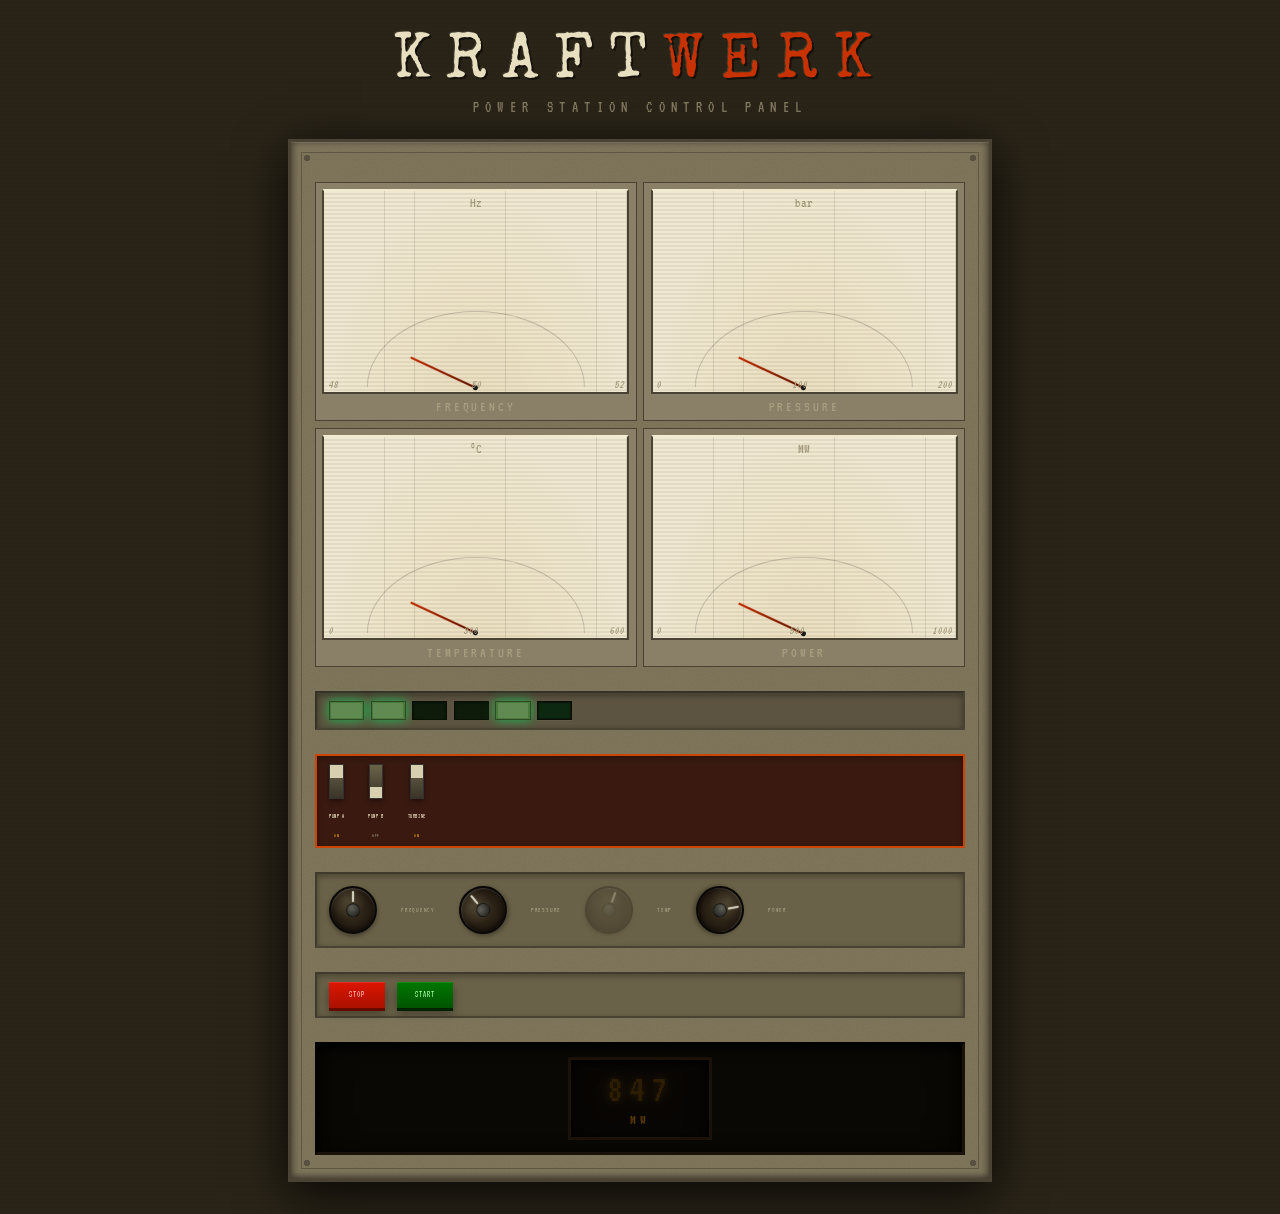
==== index.html @ 7e192397 "changed fonts" ====
<!DOCTYPE html>
<html lang="en">
<head>
    <meta charset="UTF-8">
    <meta name="viewport" content="width=device-width, initial-scale=1.0">
    <title>KRAFTWERK — Control Panel</title>
    <link rel="preconnect" href="https://fonts.googleapis.com">
    <link rel="preconnect" href="https://fonts.gstatic.com" crossorigin>
    <link href="https://fonts.googleapis.com/css2?family=Special+Elite&family=VT323&display=swap" rel="stylesheet">
    <link rel="stylesheet" href="style.css">
</head>
<body>

    <!-- :target anchors for plant state — only permitted use of id in CSS -->
    <div id="running"></div>
    <div id="stopped"></div>

    <!-- Switch checkboxes — id used only for label linking (permitted) -->
    <input type="checkbox" id="sw-1" checked>
    <input type="checkbox" id="sw-2">
    <input type="checkbox" id="sw-3" checked>

    <header>
        <h1>KRAFT<span>WERK</span></h1>
        <p>Power Station Control Panel</p>
    </header>

    <main aria-label="Control Panel">

        <!-- GAUGES -->
        <section aria-label="Instrument gauges">
            <figure>
                <div aria-hidden="true">
                    <span>Hz</span>
                    <span></span>
                    <span></span>
                    <span><i>48</i><i>50</i><i>52</i></span>
                </div>
                <figcaption>Frequency</figcaption>
            </figure>
            <figure>
                <div aria-hidden="true">
                    <span>bar</span>
                    <span></span>
                    <span></span>
                    <span><i>0</i><i>100</i><i>200</i></span>
                </div>
                <figcaption>Pressure</figcaption>
            </figure>
            <figure>
                <div aria-hidden="true">
                    <span>°C</span>
                    <span></span>
                    <span></span>
                    <span><i>0</i><i>300</i><i>600</i></span>
                </div>
                <figcaption>Temperature</figcaption>
            </figure>
            <figure>
                <div aria-hidden="true">
                    <span>MW</span>
                    <span></span>
                    <span></span>
                    <span><i>0</i><i>500</i><i>1000</i></span>
                </div>
                <figcaption>Power</figcaption>
            </figure>
        </section>

        <!-- INDICATORS -->
        <section aria-label="Status indicators">
            <input type="checkbox" id="led-1" checked aria-label="Indicator 1">
            <label for="led-1"></label>

            <input type="checkbox" id="led-2" checked aria-label="Indicator 2">
            <label for="led-2"></label>

            <input type="checkbox" id="led-3" aria-label="Indicator 3">
            <label for="led-3"></label>

            <input type="checkbox" id="led-4" checked aria-label="Indicator 4">
            <label for="led-4"></label>

            <input type="checkbox" id="led-5" checked aria-label="Indicator 5">
            <label for="led-5"></label>

            <input type="checkbox" id="led-6" aria-label="Indicator 6">
            <label for="led-6"></label>
        </section>

        <!-- TOGGLE SWITCHES — labels link to checkboxes outside main -->
        <section aria-label="System switches">
            <label for="sw-1">Pump A</label>
            <label for="sw-2">Pump B</label>
            <label for="sw-3">Turbine</label>
        </section>

        <!-- ROTARY KNOBS -->
        <section aria-label="Control knobs">
            <div>
                <span aria-hidden="true"></span>
                <input type="range" id="knob-freq" name="knob-freq" min="-145" max="145" value="0" aria-label="Frequency control">
            </div>
            <label for="knob-freq">Frequency</label>

            <div>
                <span aria-hidden="true"></span>
                <input type="range" id="knob-pressure" name="knob-pressure" min="-145" max="145" value="-40" aria-label="Pressure control">
            </div>
            <label for="knob-pressure">Pressure</label>

            <div>
                <span aria-hidden="true"></span>
                <input type="range" id="knob-temp" name="knob-temp" min="-145" max="145" value="20" aria-label="Temperature control">
            </div>
            <label for="knob-temp">Temp</label>

            <div>
                <span aria-hidden="true"></span>
                <input type="range" id="knob-power" name="knob-power" min="-145" max="145" value="80" aria-label="Power control">
            </div>
            <label for="knob-power">Power</label>
        </section>

        <!-- BUTTONS — anchor links toggle :target state -->
        <section aria-label="Plant controls">
            <a href="#stopped">STOP</a>
            <a href="#running">START</a>
        </section>

        <!-- DISPLAY -->
        <section aria-label="Power output display">
            <figure>
                <span>847</span>
                <span>MW</span>
            </figure>
        </section>

    </main>

    <script>
        // ONDERSTAANDE CODE MAG JE GEBRUIKEN
        // NIETS AANPASSEN

        const ranges = document.querySelectorAll('[type="range"]');

        const updateRange = range => {
            const rangeName = range.name;
            const rangeValue = range.value;
            document.documentElement.style.setProperty("--" + rangeName, rangeValue);
        }

        ranges.forEach(range => {
            updateRange(range);
            range.oninput = () => {
                updateRange(range)
            };
        });
    </script>

</body>
</html>
---- style.css ----
/* ============================================================
   KRAFTWERK — Control Panel
   ──────────────────────────────────────────────────────────
   Architecture : @layer, CSS nesting, @container queries,
                  style queries (@container style())
   Themes       : light (default) + dark (prefers-color-scheme)
   Fonts        : Orbitron (title), Share Tech Mono (UI)
   JS           : range script only (permitted)
   State        : :target for plant on/off, checkboxes for switches
   ============================================================ */

/* MARK: LAYERS */

@layer reset, tokens, base, layout, components, state;

/* MARK: RESET */

@layer reset {
    *, *::before, *::after {
        box-sizing: border-box;
        margin: 0;
        padding: 0;
    }
}

/* MARK: TOKENS */

@layer tokens {

    :root {
        /* Knob values — driven by JS range script */
        --knob-freq: 0;
        --knob-pressure: 0;
        --knob-temp: 0;
        --knob-power: 0;
        container-type: style;

        /* Light theme — Soviet Bakelite instrument panel, c.1962 */
        --color-bg:           #2a2418;
        --color-panel:        #7a7055;
        --color-panel-border: #4a4232;
        --color-section:      #6a6248;
        --color-section-dim:  #5c5440;
        --color-gauge-bg:     #8a8068;
        --color-gauge-face:   #f0e8d0;
        --color-text:         #e8dfc0;
        --color-text-dim:     #a89e80;
        --color-needle:       #c83200;
        --color-led-off:      #0e1a0a;
        --color-led-on:       #4a7a3a;
        --color-display-bg:   #080604;
        --color-display-num:  #ffaa00;
        --color-switch-thumb: #d8ceb0;
        --color-switch-track: #6a6248;
        --color-switch-dark:  #3a3428;

        /* Typography */
        --font-display: 'Special Elite', serif;
        --font-mono:    'VT323', monospace;

        /* Spacing */
        --gap-sm:  0.4rem;
        --gap-md:  0.75rem;
        --gap-lg:  1.5rem;
        --pad-sm:  0.5rem 0.75rem;
        --pad-md:  0.75rem;
        --radius:  0px;
    }

    /* Dark theme */
    @media (prefers-color-scheme: dark) {
        :root {
            --color-bg:           #0e0c08;
            --color-panel:        #3a3428;
            --color-panel-border: #28221a;
            --color-section:      #2e2820;
            --color-section-dim:  #241e18;
            --color-gauge-bg:     #3e3830;
            --color-gauge-face:   #1c1810;
            --color-text:         #c8be9e;
            --color-text-dim:     #7a7260;
            --color-needle:       #e03800;
            --color-led-off:      #080e06;
            --color-led-on:       #3d6630;
            --color-display-bg:   #060402;
            --color-display-num:  #ff9900;
            --color-switch-thumb: #a09080;
            --color-switch-track: #4a4238;
            --color-switch-dark:  #2a2420;
        }
    }
}

/* MARK: BASE */

@layer base {

    body {
        background:
            repeating-linear-gradient(
                0deg,
                transparent,
                transparent 2px,
                rgba(0,0,0,0.03) 2px,
                rgba(0,0,0,0.03) 4px
            ),
            #2a2418;
        min-height: 100dvh;
        display: grid;
        place-items: center;
        padding: 2rem 1rem;
        font-family: var(--font-mono);
        font-size: 1.1rem;
        color: var(--color-text);
    }

    /* :target anchor divs — hidden, used only for state */
    body > div {
        position: absolute;
        width: 0;
        height: 0;
        overflow: hidden;
    }

    /* Switch checkboxes — hidden, id used only for label linking */
    body > input[type="checkbox"] {
        position: absolute;
        opacity: 0;
        width: 0;
        height: 0;
    }
}

/* MARK: TYPOGRAPHY */

@layer base {

    header {
        text-align: center;
        margin-bottom: var(--gap-lg);

        & h1 {
            font-family: var(--font-display);
            font-size: clamp(2rem, 6vw, 4rem);
            font-weight: 400;
            letter-spacing: 0.25em;
            color: var(--color-text);
            text-transform: uppercase;
            text-shadow:
                2px 2px 0 rgba(0,0,0,0.5),
                -1px -1px 0 rgba(255,255,220,0.1);

            & span {
                color: var(--color-needle);
            }
        }

        & p {
            font-family: var(--font-mono);
            font-size: clamp(0.8rem, 2vw, 1rem);
            letter-spacing: 0.4em;
            color: var(--color-text-dim);
            text-transform: uppercase;
            margin-top: 0.2rem;
            opacity: 0.7;
        }
    }
}

/* MARK: LAYOUT */

@layer layout {

    main {
        background:
            /* Worn paint grain */
            url("data:image/svg+xml,%3Csvg xmlns='http://www.w3.org/2000/svg' width='200' height='200'%3E%3Cfilter id='n'%3E%3CfeTurbulence type='fractalNoise' baseFrequency='0.75' numOctaves='4' stitchTiles='stitch'/%3E%3CfeColorMatrix type='saturate' values='0'/%3E%3C/filter%3E%3Crect width='200' height='200' filter='url(%23n)' opacity='0.08'/%3E%3C/svg%3E"),
            var(--color-panel);
        border: 3px solid var(--color-panel-border);
        border-radius: var(--radius);
        padding: var(--gap-lg);
        padding-top: 2.5rem;
        display: flex;
        flex-direction: column;
        gap: var(--gap-lg);
        width: 100%;
        max-width: 44rem;
        container-type: inline-size;
        container-name: panel;
        position: relative;
        box-shadow:
            0 12px 48px rgba(0, 0, 0, 0.8),
            inset 0 1px 0 rgba(255, 255, 245, 0.12),
            inset 0 -3px 6px rgba(0, 0, 0, 0.35),
            inset 3px 0 6px rgba(0, 0, 0, 0.2),
            inset -3px 0 6px rgba(0, 0, 0, 0.2);
    }

    /* Rivets — four corners via pseudo-element dots */
    main::before {
        content: '';
        position: absolute;
        inset: 0.6rem;
        border: 1px solid rgba(0,0,0,0.25);
        pointer-events: none;
        background:
            radial-gradient(circle, #5a5040 3px, transparent 3px) 0 0,
            radial-gradient(circle, #5a5040 3px, transparent 3px) calc(100%) 0,
            radial-gradient(circle, #5a5040 3px, transparent 3px) 0 calc(100%),
            radial-gradient(circle, #5a5040 3px, transparent 3px) calc(100%) calc(100%);
        background-repeat: no-repeat;
        background-size: 10px 10px;
    }

    /* Gauges — 2×2 grid */
    main > section:first-of-type {
        display: grid;
        grid-template-columns: 1fr 1fr;
        gap: var(--gap-sm);
    }

    /* Indicators strip */
    main > section:nth-of-type(2) {
        background: var(--color-section-dim);
        border: 2px solid var(--color-panel-border);
        border-top-color: rgba(0,0,0,0.4);
        border-left-color: rgba(0,0,0,0.4);
        border-radius: var(--radius);
        padding: var(--pad-sm);
        display: flex;
        flex-wrap: wrap;
        gap: var(--gap-sm);
        align-items: center;
        box-shadow:
            inset 0 2px 6px rgba(0, 0, 0, 0.4),
            inset 0 1px 0 rgba(255,255,245,0.05);
    }

    /* Switches row */
    main > section:nth-of-type(3) {
        background: var(--color-section);
        border: 2px solid var(--color-panel-border);
        border-top-color: rgba(0,0,0,0.4);
        border-left-color: rgba(0,0,0,0.4);
        border-radius: var(--radius);
        padding: var(--pad-sm);
        display: flex;
        gap: var(--gap-lg);
        align-items: flex-start;
        box-shadow: inset 0 2px 6px rgba(0,0,0,0.35);
    }

    /* Knobs row */
    main > section:nth-of-type(4) {
        background: var(--color-section);
        border: 2px solid var(--color-panel-border);
        border-top-color: rgba(0,0,0,0.4);
        border-left-color: rgba(0,0,0,0.4);
        border-radius: var(--radius);
        padding: var(--pad-md);
        display: flex;
        gap: var(--gap-lg);
        align-items: center;
        flex-wrap: wrap;
        box-shadow: inset 0 2px 6px rgba(0,0,0,0.35);

        & > div {
            position: relative;
            width: 3rem;
            height: 3rem;
        }

        & > label {
            font-size: 0.4rem;
            letter-spacing: 0.12em;
            color: var(--color-text-dim);
            text-transform: uppercase;
        }
    }

    /* Buttons row */
    main > section:nth-of-type(5) {
        background: var(--color-section);
        border: 2px solid var(--color-panel-border);
        border-top-color: rgba(0,0,0,0.4);
        border-left-color: rgba(0,0,0,0.4);
        border-radius: var(--radius);
        padding: var(--pad-sm);
        display: flex;
        gap: var(--gap-md);
        align-items: center;
        box-shadow: inset 0 2px 6px rgba(0,0,0,0.35);
    }

    /* Display */
    main > section:nth-of-type(6) {
        background: #0a0804;
        border: 3px solid #1a1208;
        border-top-color: rgba(0,0,0,0.6);
        border-left-color: rgba(0,0,0,0.6);
        border-radius: var(--radius);
        padding: 0.75rem;
        display: flex;
        gap: 0.75rem;
        justify-content: center;
        align-items: center;
        box-shadow:
            inset 0 3px 10px rgba(0, 0, 0, 0.9),
            inset 0 0 30px rgba(0,0,0,0.6);
    }
}

/* MARK: COMPONENTS */

@layer components {

    /* MARK: GAUGE */

    main > section:first-of-type > figure {
        width: 100%;
        background: var(--color-gauge-bg);
        border: 1px solid var(--color-panel-border);
        border-radius: var(--radius);
        padding: 0.4rem;
        display: flex;
        flex-direction: column;
        align-items: center;
        gap: 0.3rem;

        & > div {
            width: 100%;
            aspect-ratio: 3 / 2;
            background:
                radial-gradient(ellipse at 50% 120%, rgba(200,160,80,0.15), transparent 70%),
                var(--color-gauge-face);
            border: 2px solid var(--color-panel-border);
            border-top-color: rgba(255,255,220,0.2);
            border-radius: 2px 2px 0 0;
            position: relative;
            overflow: hidden;

            /* Scale tick marks */
            &::before {
                content: '';
                position: absolute;
                inset: 0;
                background: repeating-linear-gradient(
                    90deg,
                    transparent 0,
                    transparent calc(10% - 0.5px),
                    rgba(0, 0, 0, 0.1) calc(10% - 0.5px),
                    rgba(0, 0, 0, 0.1) 10%
                );
            }

            /* Scanline overlay */
            &::after {
                content: '';
                position: absolute;
                inset: 0;
                background: repeating-linear-gradient(
                    to bottom,
                    transparent 0,
                    transparent 2px,
                    rgba(0, 0, 0, 0.06) 2px,
                    rgba(0, 0, 0, 0.06) 4px
                );
                pointer-events: none;
                z-index: 1;
            }

            & > span:first-child {
                position: absolute;
                top: 0.25rem;
                left: 50%;
                transform: translateX(-50%);
                font-family: var(--font-mono);
                font-size: 0.9rem;
                color: var(--color-text-dim);
                white-space: nowrap;
            }

            & > span:nth-child(2) {
                position: absolute;
                bottom: 0.3rem;
                left: 50%;
                transform: translateX(-50%);
                width: 72%;
                height: 38%;
                border: 1.5px solid rgba(0, 0, 0, 0.18);
                border-bottom: none;
                border-radius: 50% 50% 0 0 / 100% 100% 0 0;
            }

            /* Needle — default parked at -65deg */
            & > span:nth-child(3) {
                position: absolute;
                bottom: 0.25rem;
                left: 50%;
                transform-origin: bottom center;
                transform: translateX(-50%) rotate(-65deg);
                width: 1.5px;
                height: 36%;
                background: linear-gradient(to top, #5a1400, var(--color-needle));
                box-shadow: 0 0 1px rgba(204, 34, 0, 0.8);
                border-radius: 1px 1px 0 0;
                transition: transform 1.2s cubic-bezier(0.34, 1.2, 0.64, 1);

                &::after {
                    content: '';
                    position: absolute;
                    bottom: -2px;
                    left: 50%;
                    transform: translateX(-50%);
                    width: 5px;
                    height: 5px;
                    background: #1a1a18;
                    border-radius: 50%;
                }
            }

            & > span:last-child {
                position: absolute;
                bottom: 0.1rem;
                left: 0;
                right: 0;
                display: flex;
                justify-content: space-between;
                padding: 0 0.2rem;
                font-family: var(--font-mono);
                font-size: 0.75rem;
                color: var(--color-text-dim);
            }
        }

        & > figcaption {
            font-family: var(--font-mono);
            font-size: 0.9rem;
            color: var(--color-text-dim);
            text-align: center;
            letter-spacing: 0.2em;
            text-transform: uppercase;
        }
    }

    /* MARK: INDICATOR */

    main > section:nth-of-type(2) > input[type="checkbox"] {
        appearance: none;
        position: relative;
        margin: 0;
        width: 2.2rem;
        height: 1.2rem;
        cursor: pointer;
        background: transparent;
        border: none;

        &::before {
            content: '';
            position: absolute;
            inset: 0;
            border-radius: var(--radius);
            border: 1px solid rgba(0, 0, 0, 0.4);
            background: var(--color-led-off);
            box-shadow:
                inset 0 1px 3px rgba(0, 0, 0, 0.4),
                0 1px rgba(255, 255, 255, 0.05);
            transition: background 150ms, box-shadow 150ms;
        }

        &::after {
            content: '';
            position: absolute;
            inset: 0.15rem;
            border-radius: 1px;
            background: rgba(0, 221, 85, 0.08);
            transition: background 150ms;
        }

        &:checked::before {
            background: var(--color-led-on);
            box-shadow:
                0 0 8px rgba(0, 221, 85, 0.55),
                0 0 16px rgba(0, 221, 85, 0.25);
            animation: pulse 2.5s ease-in-out infinite;
        }

        &:checked::after {
            background: rgba(255, 255, 255, 0.12);
        }
    }

    main > section:nth-of-type(2) > input[type="checkbox"] + label {
        display: none;
    }



    /* MARK: TOGGLE SWITCH */

    main > section:nth-of-type(3) > label {
        display: flex;
        flex-direction: column;
        align-items: center;
        gap: 0.9rem;
        cursor: pointer;
        font-family: var(--font-mono);
        font-size: 0.35rem;
        letter-spacing: 0.1em;
        color: var(--color-text);
        text-transform: uppercase;

        /* Housing — default OFF (thumb down) */
        &::before {
            content: '';
            display: block;
            order: -1;
            width: 0.9rem;
            height: 2.2rem;
            background:
                linear-gradient(to bottom, transparent 0, transparent 1.35rem, var(--color-switch-thumb) 1.35rem),
                linear-gradient(to bottom, var(--color-switch-track), var(--color-switch-dark));
            border-radius: var(--radius);
            border: 1px solid #333;
            box-shadow: 0 2px 5px rgba(0, 0, 0, 0.45);
            transition: background 150ms;
        }

        &::after {
            content: 'OFF';
            font-size: 0.3rem;
            color: var(--color-text-dim);
        }
    }

    /* MARK: ROTARY KNOB */

    main > section:nth-of-type(4) > div > span {
        display: block;
        width: 3rem;
        height: 3rem;
        border-radius: 50%;
        background:
            radial-gradient(circle at 35% 28%, rgba(255, 240, 180, 0.15), transparent 45%),
            radial-gradient(circle at 50% 50%, #3a3020 0, #221a10 62%, #120e08 100%);
        border: 2px solid #0a0806;
        position: relative;
        pointer-events: none;
        transform: rotate(calc(var(--knob-freq) * 1deg));
        transition: transform 120ms linear;
        box-shadow:
            inset 0 1px 2px rgba(255, 255, 255, 0.18),
            inset 0 -2px 4px rgba(0, 0, 0, 0.55),
            0 2px 5px rgba(0, 0, 0, 0.4);

        &::before {
            content: '';
            position: absolute;
            top: 0.2rem;
            left: 50%;
            transform: translateX(-50%);
            width: 2px;
            height: 0.7rem;
            background: #ccccbb;
            border-radius: 1px;
            box-shadow: 0 0 2px rgba(255, 245, 190, 0.45);
        }

        &::after {
            content: '';
            position: absolute;
            top: 50%;
            left: 50%;
            transform: translate(-50%, -50%);
            width: 0.85rem;
            height: 0.85rem;
            border-radius: 50%;
            background: radial-gradient(circle at 35% 30%, #5f5f57, #1a1a17);
            border: 1px solid rgba(0, 0, 0, 0.55);
        }
    }

    main > section:nth-of-type(4) > div:nth-of-type(2) > span {
        transform: rotate(calc(var(--knob-pressure) * 1deg));
    }
    main > section:nth-of-type(4) > div:nth-of-type(3) > span {
        transform: rotate(calc(var(--knob-temp) * 1deg));
    }
    main > section:nth-of-type(4) > div:nth-of-type(4) > span {
        transform: rotate(calc(var(--knob-power) * 1deg));
    }

    main > section:nth-of-type(4) > div > input[type="range"] {
        position: absolute;
        inset: 0;
        width: 100%;
        height: 100%;
        cursor: pointer;
        opacity: 0;
    }

    /* MARK: BUTTONS */

    main > section:nth-of-type(5) > a {
        font-family: var(--font-mono);
        font-size: 0.5rem;
        letter-spacing: 0.15em;
        width: 3.5rem;
        height: 1.6rem;
        border-radius: var(--radius);
        cursor: pointer;
        display: inline-flex;
        align-items: center;
        justify-content: center;
        text-decoration: none;
        transition: transform 80ms, box-shadow 80ms;
        user-select: none;

        &:active {
            transform: translateY(2px);
        }

        /* STOP */
        &:first-of-type {
            background: linear-gradient(to bottom, #dd1500, #aa1100);
            color: #ffbbbb;
            box-shadow:
                0 3px 0 #660a00,
                0 5px 10px rgba(0, 0, 0, 0.4),
                inset 0 1px rgba(255, 130, 130, 0.25);

            &:active {
                box-shadow:
                    0 1px 0 #660a00,
                    0 2px 4px rgba(0, 0, 0, 0.4),
                    inset 0 1px rgba(255, 130, 130, 0.25);
            }
        }

        /* START */
        &:last-of-type {
            background: linear-gradient(to bottom, #007700, #005500);
            color: #aaffaa;
            box-shadow:
                0 3px 0 #002200,
                0 5px 10px rgba(0, 0, 0, 0.4),
                inset 0 1px rgba(130, 255, 130, 0.15);

            &:active {
                box-shadow:
                    0 1px 0 #002200,
                    0 2px 4px rgba(0, 0, 0, 0.4),
                    inset 0 1px rgba(130, 255, 130, 0.15);
            }
        }
    }

    /* MARK: DISPLAY */

    main > section:nth-of-type(6) > figure {
        background: var(--color-display-bg);
        border: 3px solid #1a1208;
        border-radius: var(--radius);
        padding: 0.6rem 1rem;
        display: flex;
        flex-direction: column;
        align-items: center;
        gap: 0.2rem;
        box-shadow:
            inset 0 2px 8px rgba(0, 0, 0, 0.9),
            inset 0 0 20px rgba(0,0,0,0.5);

        &:first-of-type {
            width: 9rem;

            & > span:first-child {
                font-family: var(--font-mono);
                font-size: 2.5rem;
                color: var(--color-display-num);
                letter-spacing: 0.15em;
                text-shadow:
                    0 0 8px rgba(255, 170, 0, 0.9),
                    0 0 20px rgba(255, 140, 0, 0.5),
                    0 0 40px rgba(255, 100, 0, 0.2);
                animation: flicker 5s infinite;
            }
        }

        & > span:last-child {
            font-family: var(--font-mono);
            font-size: 0.9rem;
            color: rgba(255,170,0,0.35);
            letter-spacing: 0.3em;
        }
    }



}


/* MARK: STATE */

@layer state {

    /* MARK: GAUGE NEEDLE → KNOB BINDING
       Only active when #running is :target (plant is on) */

    #running:target ~ main > section:first-of-type > figure:nth-of-type(1) > div > span:nth-child(3) {
        transform: translateX(-50%) rotate(calc(var(--knob-freq) * 0.48deg));
    }
    #running:target ~ main > section:first-of-type > figure:nth-of-type(2) > div > span:nth-child(3) {
        transform: translateX(-50%) rotate(calc(var(--knob-pressure) * 0.48deg));
    }
    #running:target ~ main > section:first-of-type > figure:nth-of-type(3) > div > span:nth-child(3) {
        transform: translateX(-50%) rotate(calc(var(--knob-temp) * 0.48deg));
    }
    #running:target ~ main > section:first-of-type > figure:nth-of-type(4) > div > span:nth-child(3) {
        transform: translateX(-50%) rotate(calc(var(--knob-power) * 0.48deg));
    }

    /* MARK: UPTIME — runs only when plant is on */


    /* MARK: DISPLAY DIM — off by default, lit when running */

    main > section:nth-of-type(6) > figure:first-of-type > span:first-child {
        opacity: 0.15;
        animation: none;
    }

    #running:target ~ main > section:nth-of-type(6) > figure:first-of-type > span:first-child {
        opacity: 1;
        animation: flicker 5s infinite;
    }

    /* MARK: SWITCH ON STATES
       Selects by position — sw-1 is 1st checkbox, sw-2 is 2nd, sw-3 is 3rd */

    body > input[type="checkbox"]:nth-of-type(1):checked ~ main > section:nth-of-type(3) > label:nth-of-type(1) {
        &::before {
            background:
                linear-gradient(to bottom, var(--color-switch-thumb) 0, var(--color-switch-thumb) 0.8rem, transparent 0.8rem),
                linear-gradient(to bottom, var(--color-switch-track), var(--color-switch-dark));
        }
        &::after { content: 'ON'; color: #ffaa00; }
    }

    body > input[type="checkbox"]:nth-of-type(2):checked ~ main > section:nth-of-type(3) > label:nth-of-type(2) {
        &::before {
            background:
                linear-gradient(to bottom, var(--color-switch-thumb) 0, var(--color-switch-thumb) 0.8rem, transparent 0.8rem),
                linear-gradient(to bottom, var(--color-switch-track), var(--color-switch-dark));
        }
        &::after { content: 'ON'; color: #ffaa00; }
    }

    body > input[type="checkbox"]:nth-of-type(3):checked ~ main > section:nth-of-type(3) > label:nth-of-type(3) {
        &::before {
            background:
                linear-gradient(to bottom, var(--color-switch-thumb) 0, var(--color-switch-thumb) 0.8rem, transparent 0.8rem),
                linear-gradient(to bottom, var(--color-switch-track), var(--color-switch-dark));
        }
        &::after { content: 'ON'; color: #ffaa00; }
    }

    /* MARK: LED CONTROL BY SWITCHES
       Switch off → LED always dark, regardless of LED checkbox
       Switch on  → LED follows its own checkbox state */

    /* Switch off — force LEDs fully dark (both ::before and ::after) */
    body > input[type="checkbox"]:nth-of-type(1):not(:checked) ~ main > section:nth-of-type(2) > input:nth-of-type(1)::before,
    body > input[type="checkbox"]:nth-of-type(1):not(:checked) ~ main > section:nth-of-type(2) > input:nth-of-type(2)::before {
        background: var(--color-led-off) !important;
        box-shadow: inset 0 1px 3px rgba(0, 0, 0, 0.4) !important;
        animation: none !important;
    }
    body > input[type="checkbox"]:nth-of-type(1):not(:checked) ~ main > section:nth-of-type(2) > input:nth-of-type(1)::after,
    body > input[type="checkbox"]:nth-of-type(1):not(:checked) ~ main > section:nth-of-type(2) > input:nth-of-type(2)::after {
        background: transparent !important;
    }
    body > input[type="checkbox"]:nth-of-type(2):not(:checked) ~ main > section:nth-of-type(2) > input:nth-of-type(3)::before,
    body > input[type="checkbox"]:nth-of-type(2):not(:checked) ~ main > section:nth-of-type(2) > input:nth-of-type(4)::before {
        background: var(--color-led-off) !important;
        box-shadow: inset 0 1px 3px rgba(0, 0, 0, 0.4) !important;
        animation: none !important;
    }
    body > input[type="checkbox"]:nth-of-type(2):not(:checked) ~ main > section:nth-of-type(2) > input:nth-of-type(3)::after,
    body > input[type="checkbox"]:nth-of-type(2):not(:checked) ~ main > section:nth-of-type(2) > input:nth-of-type(4)::after {
        background: transparent !important;
    }
    body > input[type="checkbox"]:nth-of-type(3):not(:checked) ~ main > section:nth-of-type(2) > input:nth-of-type(5)::before,
    body > input[type="checkbox"]:nth-of-type(3):not(:checked) ~ main > section:nth-of-type(2) > input:nth-of-type(6)::before {
        background: var(--color-led-off) !important;
        box-shadow: inset 0 1px 3px rgba(0, 0, 0, 0.4) !important;
        animation: none !important;
    }
    body > input[type="checkbox"]:nth-of-type(3):not(:checked) ~ main > section:nth-of-type(2) > input:nth-of-type(5)::after,
    body > input[type="checkbox"]:nth-of-type(3):not(:checked) ~ main > section:nth-of-type(2) > input:nth-of-type(6)::after {
        background: transparent !important;
    }

    /* MARK: KNOB DISABLE BY SWITCHES */

    body > input[type="checkbox"]:nth-of-type(1):not(:checked) ~ main > section:nth-of-type(4) > div:nth-of-type(2) {
        opacity: 0.3;
        pointer-events: none;
    }
    body > input[type="checkbox"]:nth-of-type(2):not(:checked) ~ main > section:nth-of-type(4) > div:nth-of-type(3) {
        opacity: 0.3;
        pointer-events: none;
    }
    body > input[type="checkbox"]:nth-of-type(3):not(:checked) ~ main > section:nth-of-type(4) > div:nth-of-type(1),
    body > input[type="checkbox"]:nth-of-type(3):not(:checked) ~ main > section:nth-of-type(4) > div:nth-of-type(4) {
        opacity: 0.3;
        pointer-events: none;
    }

    /* MARK: GAUGE DROP BY SWITCHES */

    body > input[type="checkbox"]:nth-of-type(1):not(:checked) ~ main > section:first-of-type > figure:nth-of-type(2) > div > span:nth-child(3) {
        transform: translateX(-50%) rotate(-65deg);
    }
    body > input[type="checkbox"]:nth-of-type(2):not(:checked) ~ main > section:first-of-type > figure:nth-of-type(3) > div > span:nth-child(3) {
        transform: translateX(-50%) rotate(-65deg);
    }
    body > input[type="checkbox"]:nth-of-type(3):not(:checked) ~ main > section:first-of-type > figure:nth-of-type(1) > div > span:nth-child(3),
    body > input[type="checkbox"]:nth-of-type(3):not(:checked) ~ main > section:first-of-type > figure:nth-of-type(4) > div > span:nth-child(3) {
        transform: translateX(-50%) rotate(-65deg);
    }

    /* MARK: WARNING — switch off while plant running */

    #running:target ~ main > section:nth-of-type(3) {
        /* base — no warning */
    }

    #running:target ~ main:has(~ * input[type="checkbox"]:nth-of-type(1):not(:checked)) > section:nth-of-type(3),
    body > input[type="checkbox"]:nth-of-type(1):not(:checked) ~ main > section:nth-of-type(3),
    body > input[type="checkbox"]:nth-of-type(2):not(:checked) ~ main > section:nth-of-type(3),
    body > input[type="checkbox"]:nth-of-type(3):not(:checked) ~ main > section:nth-of-type(3) {
        background: #3a1a10;
        border-color: #cc4400;
    }

    /* But only show warning when plant is running */
    #stopped:target ~ main > section:nth-of-type(3),
    main > section:nth-of-type(3) {
        background: var(--color-section);
        border-color: var(--color-panel-border);
    }

    /* MARK: OVERLOAD WARNING — all knobs at max */

    @container style(--knob-power: 145) {
        @container style(--knob-freq: 145) {
            @container style(--knob-pressure: 145) {
                @container style(--knob-temp: 145) {
                    #running:target ~ main {
                        animation: overload-flash 0.6s ease-in-out infinite;
                    }
                    #running:target ~ main > section:nth-of-type(6) > figure:first-of-type > span:first-child {
                        animation: overload-display 0.6s ease-in-out infinite;
                        color: #ff5500;
                        text-shadow: 0 0 20px rgba(255, 85, 0, 0.8);
                    }
                }
            }
        }
    }
}

/* MARK: RESPONSIVE */

@container panel (max-width: 28rem) {
    main > section:first-of-type {
        grid-template-columns: 1fr;
    }
    main > section:nth-of-type(4) {
        gap: var(--gap-md);
        flex-wrap: wrap;
    }
}

@media (max-width: 30rem) {
    main {
        padding: var(--gap-md);
        gap: var(--gap-md);
    }
    main > section:nth-of-type(3) {
        gap: var(--gap-md);
    }
    main > section:nth-of-type(5) > a {
        width: 2.8rem;
        font-size: 0.4rem;
    }
    header > h1 {
        font-size: clamp(1.2rem, 8vw, 2rem);
    }
}

@media (prefers-reduced-motion: reduce) {
    /* Disable decorative looping animations only — keep functional transitions */
    @keyframes pulse        { 0%, 100% { opacity: 1; } }
    @keyframes flicker      { 0%, 100% { opacity: 1; } }
    @keyframes overload-flash   { 0%, 100% { box-shadow: 0 8px 32px rgba(0,0,0,0.6); } }
    @keyframes overload-display { 0%, 100% { opacity: 1; } }
}
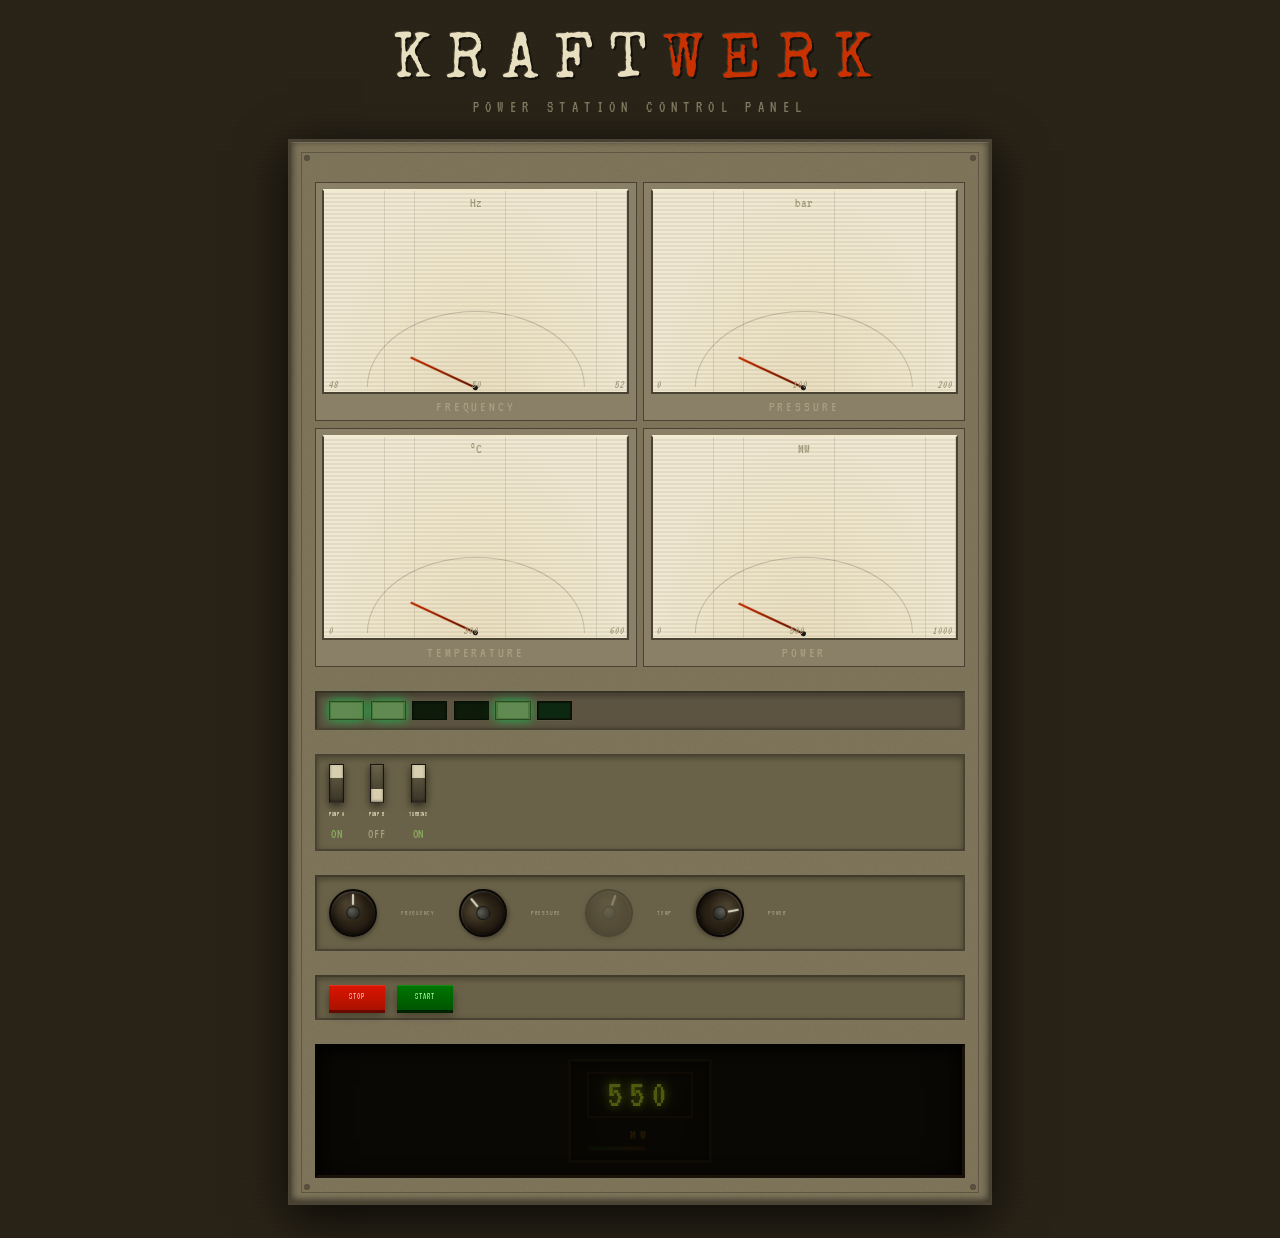
==== commit 37759708: "made power output display better" ====
--- a/index.html
+++ b/index.html
@@ -131,7 +131,29 @@
         <!-- DISPLAY -->
         <section aria-label="Power output display">
             <figure>
-                <span>847</span>
+                <div>
+                    <span>000</span>
+                    <span>050</span>
+                    <span>100</span>
+                    <span>150</span>
+                    <span>200</span>
+                    <span>250</span>
+                    <span>300</span>
+                    <span>350</span>
+                    <span>400</span>
+                    <span>450</span>
+                    <span>500</span>
+                    <span>550</span>
+                    <span>600</span>
+                    <span>650</span>
+                    <span>700</span>
+                    <span>750</span>
+                    <span>800</span>
+                    <span>850</span>
+                    <span>900</span>
+                    <span>950</span>
+                    <span>999</span>
+                </div>
                 <span>MW</span>
             </figure>
         </section>
--- a/style.css
+++ b/style.css
@@ -502,7 +502,7 @@
         display: flex;
         flex-direction: column;
         align-items: center;
-        gap: 0.9rem;
+        gap: 0.6rem;
         cursor: pointer;
         font-family: var(--font-mono);
         font-size: 0.35rem;
@@ -510,26 +510,32 @@
         color: var(--color-text);
         text-transform: uppercase;
 
-        /* Housing — default OFF (thumb down) */
         &::before {
             content: '';
             display: block;
             order: -1;
             width: 0.9rem;
-            height: 2.2rem;
+            height: 2.4rem;
             background:
-                linear-gradient(to bottom, transparent 0, transparent 1.35rem, var(--color-switch-thumb) 1.35rem),
-                linear-gradient(to bottom, var(--color-switch-track), var(--color-switch-dark));
+                linear-gradient(var(--color-switch-thumb), var(--color-switch-thumb)) no-repeat,
+                linear-gradient(to bottom, var(--color-switch-track) 0%, var(--color-switch-dark) 100%);
+            background-size: 100% 35%, 100% 100%;
+            background-position: 0 100%, 0 0;   /* OFF: thumb at bottom */
             border-radius: var(--radius);
-            border: 1px solid #333;
-            box-shadow: 0 2px 5px rgba(0, 0, 0, 0.45);
-            transition: background 150ms;
+            border: 1px solid #1a1510;
+            border-bottom-color: #3a3028;
+            box-shadow:
+                0 3px 8px rgba(0, 0, 0, 0.6),
+                inset 0 1px 0 rgba(255,255,220,0.08),
+                inset 0 -1px 3px rgba(0,0,0,0.4);
+            transition: background-position 250ms cubic-bezier(0.4, 0, 0.2, 1);
         }
 
         &::after {
             content: 'OFF';
-            font-size: 0.3rem;
+            font-size: 0.85rem;
             color: var(--color-text-dim);
+            letter-spacing: 0.05em;
         }
     }
 
@@ -658,6 +664,9 @@
     /* MARK: DISPLAY */
 
     main > section:nth-of-type(6) > figure {
+        --output-total: calc(var(--knob-freq) + var(--knob-pressure) + var(--knob-temp) + var(--knob-power) + 580);
+        --output-percent: calc((var(--output-total) / 1160) * 100%);
+        --output-level: calc((var(--output-total) / 1160) * 20);
         background: var(--color-display-bg);
         border: 3px solid #1a1208;
         border-radius: var(--radius);
@@ -668,33 +677,157 @@
         gap: 0.2rem;
         box-shadow:
             inset 0 2px 8px rgba(0, 0, 0, 0.9),
-            inset 0 0 20px rgba(0,0,0,0.5);
-
-        &:first-of-type {
-            width: 9rem;
-
-            & > span:first-child {
-                font-family: var(--font-mono);
-                font-size: 2.5rem;
-                color: var(--color-display-num);
-                letter-spacing: 0.15em;
-                text-shadow:
-                    0 0 8px rgba(255, 170, 0, 0.9),
-                    0 0 20px rgba(255, 140, 0, 0.5),
-                    0 0 40px rgba(255, 100, 0, 0.2);
-                animation: flicker 5s infinite;
-            }
-        }
-
+            inset 0 0 20px rgba(0, 0, 0, 0.5);
+        width: 9rem;
+        min-height: 4.8rem;
+        position: relative;
+        justify-content: flex-end;
+        overflow: hidden;
+
+        &::after {
+            content: '';
+            width: 100%;
+            height: 0.35rem;
+            border: 1px solid #1a1208;
+            background:
+                linear-gradient(to right,
+                    #226622 0,
+                    #447722 40%,
+                    #9a7a00 70%,
+                    #aa3300 100%) no-repeat,
+                #120c08;
+            background-size: var(--output-percent) 100%, 100% 100%;
+            box-shadow:
+            inset 0 1px 2px rgba(0, 0, 0, 0.8),
+            0 0 6px rgba(255, 140, 0, 0.18);
+        }
+
+        & > div:first-child {
+            width: 100%;
+            height: 2.9rem;
+            position: relative;
+            overflow: hidden;
+            border: 2px solid #1a1208;
+            background:
+                linear-gradient(to bottom, rgba(15, 10, 6, 0.95), rgba(8, 5, 3, 1));
+            box-shadow:
+                inset 0 2px 6px rgba(0, 0, 0, 0.85),
+                inset 0 0 16px rgba(0, 0, 0, 0.45);
+            margin-bottom: 0.2rem;
+        }
+        
+        & > div:first-child > span:nth-child(-n + 21) {
+            --distance: calc(var(--slot) - var(--output-level));
+            position: absolute;
+            top: 0.15rem;
+            left: 50%;
+            transform: translate(-50%, calc(var(--distance) * 2.9rem));
+            font-family: var(--font-mono);
+            font-size: 2.5rem;
+            color: hsl(calc(122 - (var(--slot) * 4.6)) 92% 55%);
+            letter-spacing: 0.15em;
+            text-shadow:
+                0 0 8px hsl(calc(122 - (var(--slot) * 4.6)) 92% 55% / 0.85),
+                0 0 20px hsl(calc(122 - (var(--slot) * 4.6)) 92% 48% / 0.45),
+                0 0 40px hsl(calc(122 - (var(--slot) * 4.6)) 92% 42% / 0.2);
+            opacity: clamp(0, calc(1 - (var(--distance) * var(--distance))), 1);
+            transition: transform 220ms ease-out, opacity 220ms ease-out;
+            animation: flicker 5s infinite;
+            pointer-events: none;
+        }
+
+        & > div:first-child > span:nth-child(1) {
+            --slot: 0;
+        }  
+
+        & > div:first-child > span:nth-child(2) {
+            --slot: 1;
+        }
+        
+        & > div:first-child > span:nth-child(3) {
+            --slot: 2;
+        }
+        
+        & > div:first-child > span:nth-child(4) {
+            --slot: 3;
+        }
+        
+        & > div:first-child > span:nth-child(5) {
+            --slot: 4;
+        }
+
+        & > div:first-child > span:nth-child(6) {
+            --slot: 5;
+        }
+
+        & > div:first-child > span:nth-child(7) {
+            --slot: 6;
+        }
+
+        & > div:first-child > span:nth-child(8) {
+            --slot: 7;
+        }
+
+        & > div:first-child > span:nth-child(9) {
+            --slot: 8;
+        }
+
+        & > div:first-child > span:nth-child(10) {
+            --slot: 9;
+        }
+
+        & > div:first-child > span:nth-child(11) {
+            --slot: 10;
+        }
+
+        & > div:first-child > span:nth-child(12) {
+            --slot: 11;
+        }
+
+        & > div:first-child > span:nth-child(13) {
+            --slot: 12;
+        }
+
+        & > div:first-child > span:nth-child(14) {
+            --slot: 13;
+        }
+
+        & > div:first-child > span:nth-child(15) {
+            --slot: 14;
+        }
+
+        & > div:first-child > span:nth-child(16) {
+            --slot: 15;
+        }
+
+        & > div:first-child > span:nth-child(17) {
+            --slot: 16;
+        }
+
+        & > div:first-child > span:nth-child(18) {
+            --slot: 17;
+        }
+
+        & > div:first-child > span:nth-child(19) {
+            --slot: 18;
+        }
+
+        & > div:first-child > span:nth-child(20) {
+             --slot: 19;
+        }
+
+        & > div:first-child > span:nth-child(21) {
+            --slot: 20;
+        }
+        
         & > span:last-child {
             font-family: var(--font-mono);
             font-size: 0.9rem;
             color: rgba(255,170,0,0.35);
             letter-spacing: 0.3em;
-        }
-    }
-
-
+            margin-top: 0.15rem;
+        }
+    }
 
 }
 
@@ -709,12 +842,15 @@
     #running:target ~ main > section:first-of-type > figure:nth-of-type(1) > div > span:nth-child(3) {
         transform: translateX(-50%) rotate(calc(var(--knob-freq) * 0.48deg));
     }
+    
     #running:target ~ main > section:first-of-type > figure:nth-of-type(2) > div > span:nth-child(3) {
         transform: translateX(-50%) rotate(calc(var(--knob-pressure) * 0.48deg));
     }
+
     #running:target ~ main > section:first-of-type > figure:nth-of-type(3) > div > span:nth-child(3) {
         transform: translateX(-50%) rotate(calc(var(--knob-temp) * 0.48deg));
     }
+
     #running:target ~ main > section:first-of-type > figure:nth-of-type(4) > div > span:nth-child(3) {
         transform: translateX(-50%) rotate(calc(var(--knob-power) * 0.48deg));
     }
@@ -724,44 +860,37 @@
 
     /* MARK: DISPLAY DIM — off by default, lit when running */
 
-    main > section:nth-of-type(6) > figure:first-of-type > span:first-child {
-        opacity: 0.15;
-        animation: none;
-    }
-
-    #running:target ~ main > section:nth-of-type(6) > figure:first-of-type > span:first-child {
+                                main>section:nth-of-type(6)>figure:first-of-type {
+                                    opacity: 0.35;
+    }
+
+                                main>section:nth-of-type(6)>figure:first-of-type::after {
+                                    opacity: 0.25;
+                                }
+                
+                                #running:target~main>section:nth-of-type(6)>figure:first-of-type {
         opacity: 1;
-        animation: flicker 5s infinite;
-    }
-
+    }
+
+                                #running:target~main>section:nth-of-type(6)>figure:first-of-type::after {
+                                    opacity: 1;
+                                }
     /* MARK: SWITCH ON STATES
        Selects by position — sw-1 is 1st checkbox, sw-2 is 2nd, sw-3 is 3rd */
 
     body > input[type="checkbox"]:nth-of-type(1):checked ~ main > section:nth-of-type(3) > label:nth-of-type(1) {
-        &::before {
-            background:
-                linear-gradient(to bottom, var(--color-switch-thumb) 0, var(--color-switch-thumb) 0.8rem, transparent 0.8rem),
-                linear-gradient(to bottom, var(--color-switch-track), var(--color-switch-dark));
-        }
-        &::after { content: 'ON'; color: #ffaa00; }
+        &::before { background-position: 0 0%, 0 0; }   /* thumb slides to top */
+        &::after  { content: 'ON'; color: #8aaa60; }
     }
 
     body > input[type="checkbox"]:nth-of-type(2):checked ~ main > section:nth-of-type(3) > label:nth-of-type(2) {
-        &::before {
-            background:
-                linear-gradient(to bottom, var(--color-switch-thumb) 0, var(--color-switch-thumb) 0.8rem, transparent 0.8rem),
-                linear-gradient(to bottom, var(--color-switch-track), var(--color-switch-dark));
-        }
-        &::after { content: 'ON'; color: #ffaa00; }
+        &::before { background-position: 0 0%, 0 0; }
+        &::after  { content: 'ON'; color: #8aaa60; }
     }
 
     body > input[type="checkbox"]:nth-of-type(3):checked ~ main > section:nth-of-type(3) > label:nth-of-type(3) {
-        &::before {
-            background:
-                linear-gradient(to bottom, var(--color-switch-thumb) 0, var(--color-switch-thumb) 0.8rem, transparent 0.8rem),
-                linear-gradient(to bottom, var(--color-switch-track), var(--color-switch-dark));
-        }
-        &::after { content: 'ON'; color: #ffaa00; }
+        &::before { background-position: 0 0%, 0 0; }
+        &::after  { content: 'ON'; color: #8aaa60; }
     }
 
     /* MARK: LED CONTROL BY SWITCHES
@@ -775,26 +904,31 @@
         box-shadow: inset 0 1px 3px rgba(0, 0, 0, 0.4) !important;
         animation: none !important;
     }
+
     body > input[type="checkbox"]:nth-of-type(1):not(:checked) ~ main > section:nth-of-type(2) > input:nth-of-type(1)::after,
     body > input[type="checkbox"]:nth-of-type(1):not(:checked) ~ main > section:nth-of-type(2) > input:nth-of-type(2)::after {
         background: transparent !important;
     }
+
     body > input[type="checkbox"]:nth-of-type(2):not(:checked) ~ main > section:nth-of-type(2) > input:nth-of-type(3)::before,
     body > input[type="checkbox"]:nth-of-type(2):not(:checked) ~ main > section:nth-of-type(2) > input:nth-of-type(4)::before {
         background: var(--color-led-off) !important;
         box-shadow: inset 0 1px 3px rgba(0, 0, 0, 0.4) !important;
         animation: none !important;
     }
+
     body > input[type="checkbox"]:nth-of-type(2):not(:checked) ~ main > section:nth-of-type(2) > input:nth-of-type(3)::after,
     body > input[type="checkbox"]:nth-of-type(2):not(:checked) ~ main > section:nth-of-type(2) > input:nth-of-type(4)::after {
         background: transparent !important;
     }
+
     body > input[type="checkbox"]:nth-of-type(3):not(:checked) ~ main > section:nth-of-type(2) > input:nth-of-type(5)::before,
     body > input[type="checkbox"]:nth-of-type(3):not(:checked) ~ main > section:nth-of-type(2) > input:nth-of-type(6)::before {
         background: var(--color-led-off) !important;
         box-shadow: inset 0 1px 3px rgba(0, 0, 0, 0.4) !important;
         animation: none !important;
     }
+
     body > input[type="checkbox"]:nth-of-type(3):not(:checked) ~ main > section:nth-of-type(2) > input:nth-of-type(5)::after,
     body > input[type="checkbox"]:nth-of-type(3):not(:checked) ~ main > section:nth-of-type(2) > input:nth-of-type(6)::after {
         background: transparent !important;
@@ -810,6 +944,7 @@
         opacity: 0.3;
         pointer-events: none;
     }
+
     body > input[type="checkbox"]:nth-of-type(3):not(:checked) ~ main > section:nth-of-type(4) > div:nth-of-type(1),
     body > input[type="checkbox"]:nth-of-type(3):not(:checked) ~ main > section:nth-of-type(4) > div:nth-of-type(4) {
         opacity: 0.3;
@@ -821,9 +956,11 @@
     body > input[type="checkbox"]:nth-of-type(1):not(:checked) ~ main > section:first-of-type > figure:nth-of-type(2) > div > span:nth-child(3) {
         transform: translateX(-50%) rotate(-65deg);
     }
+
     body > input[type="checkbox"]:nth-of-type(2):not(:checked) ~ main > section:first-of-type > figure:nth-of-type(3) > div > span:nth-child(3) {
         transform: translateX(-50%) rotate(-65deg);
     }
+
     body > input[type="checkbox"]:nth-of-type(3):not(:checked) ~ main > section:first-of-type > figure:nth-of-type(1) > div > span:nth-child(3),
     body > input[type="checkbox"]:nth-of-type(3):not(:checked) ~ main > section:first-of-type > figure:nth-of-type(4) > div > span:nth-child(3) {
         transform: translateX(-50%) rotate(-65deg);
@@ -831,16 +968,12 @@
 
     /* MARK: WARNING — switch off while plant running */
 
-    #running:target ~ main > section:nth-of-type(3) {
-        /* base — no warning */
-    }
-
-    #running:target ~ main:has(~ * input[type="checkbox"]:nth-of-type(1):not(:checked)) > section:nth-of-type(3),
-    body > input[type="checkbox"]:nth-of-type(1):not(:checked) ~ main > section:nth-of-type(3),
-    body > input[type="checkbox"]:nth-of-type(2):not(:checked) ~ main > section:nth-of-type(3),
-    body > input[type="checkbox"]:nth-of-type(3):not(:checked) ~ main > section:nth-of-type(3) {
-        background: #3a1a10;
+    #running:target~input[type="checkbox"]:nth-of-type(1):not(:checked)~main>section:nth-of-type(3),
+    #running:target~input[type="checkbox"]:nth-of-type(2):not(:checked)~main>section:nth-of-type(3),
+    #running:target~input[type="checkbox"]:nth-of-type(3):not(:checked)~main>section:nth-of-type(3) {
+        background-color: rgba(58, 26, 16, 0.55);
         border-color: #cc4400;
+        animation: warning-enter 1s ease-out forwards, warning-pulse 2s ease-in-out 1s infinite;
     }
 
     /* But only show warning when plant is running */
@@ -859,7 +992,7 @@
                     #running:target ~ main {
                         animation: overload-flash 0.6s ease-in-out infinite;
                     }
-                    #running:target ~ main > section:nth-of-type(6) > figure:first-of-type > span:first-child {
+                                                                                                                                                                #running:target~main>section:nth-of-type(6)>figure:first-of-type>div:first-of-type>span:nth-child(-n + 21) {
                         animation: overload-display 0.6s ease-in-out infinite;
                         color: #ff5500;
                         text-shadow: 0 0 20px rgba(255, 85, 0, 0.8);
@@ -903,6 +1036,66 @@
     /* Disable decorative looping animations only — keep functional transitions */
     @keyframes pulse        { 0%, 100% { opacity: 1; } }
     @keyframes flicker      { 0%, 100% { opacity: 1; } }
-    @keyframes overload-flash   { 0%, 100% { box-shadow: 0 8px 32px rgba(0,0,0,0.6); } }
+    @keyframes overload-flash   { 
+        0%  {
+            box-shadow: 0 8px 32px rgba(255, 0, 0, 0.6);
+        }
+        50% { 
+            box-shadow: 0 8px 32px rgb(255, 0, 0); 
+        } 
+        100% { 
+            box-shadow: 0 8px 32px rgba(255, 0, 0, 0.6); 
+        }
+    }
     @keyframes overload-display { 0%, 100% { opacity: 1; } }
+    @keyframes warning-enter {
+        0% {
+            background-color: rgba(58, 26, 16, 0);
+            border-color: var(--color-panel-border);
+            box-shadow: inset 0 2px 6px rgba(0, 0, 0, 0.35), 0 0 0 rgba(204, 68, 0, 0);
+        }
+
+        100% {
+            background-color: rgba(58, 26, 16, 0.55);
+            border-color: #cc4400;
+            box-shadow: inset 0 2px 6px rgba(0, 0, 0, 0.35), 0 0 0 rgba(204, 68, 0, 0);
+        }
+    }
+        
+    @keyframes warning-pulse {
+        0%,
+        100% {
+            background-color: rgba(58, 26, 16, 0.55);
+            border-color: #cc4400;
+        }
+    }
+        
+    @keyframes warning-enter {
+        0% {
+            background-color: rgba(58, 26, 16, 0);
+            border-color: var(--color-panel-border);
+            box-shadow: inset 0 2px 6px rgba(0, 0, 0, 0.35), 0 0 0 rgba(204, 68, 0, 0);
+        }
+
+        100% {
+            background-color: rgba(58, 26, 16, 0.55);
+            border-color: #cc4400;
+            box-shadow: inset 0 2px 6px rgba(0, 0, 0, 0.35), 0 0 0 rgba(204, 68, 0, 0);
+        }
+    }
+        
+    @keyframes warning-pulse {
+        0%,
+        100% {
+            background-color: rgba(58, 26, 16, 0.55);
+            border-color: #cc4400;
+            box-shadow: inset 0 2px 6px rgba(0, 0, 0, 0.35), 0 0 0 rgba(204, 68, 0, 0);
+        }
+
+        50% {
+            background-color: rgba(58, 26, 16, 1);
+            border-color: #ff6600;
+            box-shadow: inset 0 2px 6px rgba(0, 0, 0, 0.35), 0 0 14px rgba(255, 102, 0, 0.35);
+        }
+    }
 }
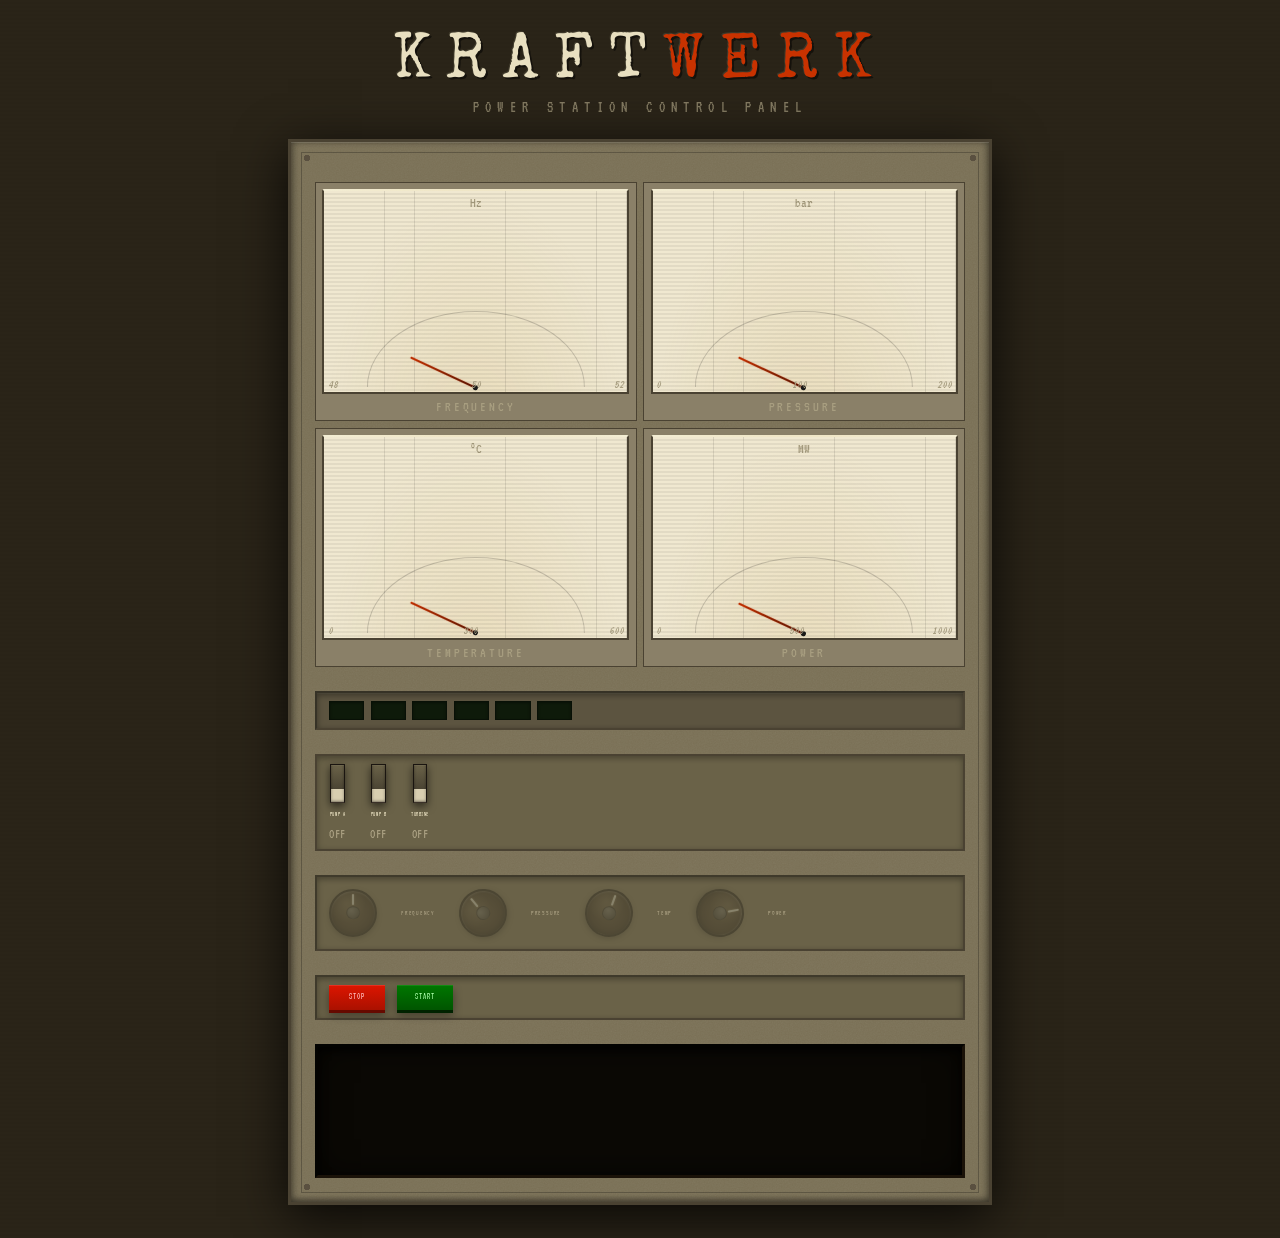
==== commit ed07b0fb: "started evrything as off" ====
--- a/index.html
+++ b/index.html
@@ -16,9 +16,9 @@
     <div id="stopped"></div>
 
     <!-- Switch checkboxes — id used only for label linking (permitted) -->
-    <input type="checkbox" id="sw-1" checked>
+    <input type="checkbox" id="sw-1">
     <input type="checkbox" id="sw-2">
-    <input type="checkbox" id="sw-3" checked>
+    <input type="checkbox" id="sw-3">
 
     <header>
         <h1>KRAFT<span>WERK</span></h1>
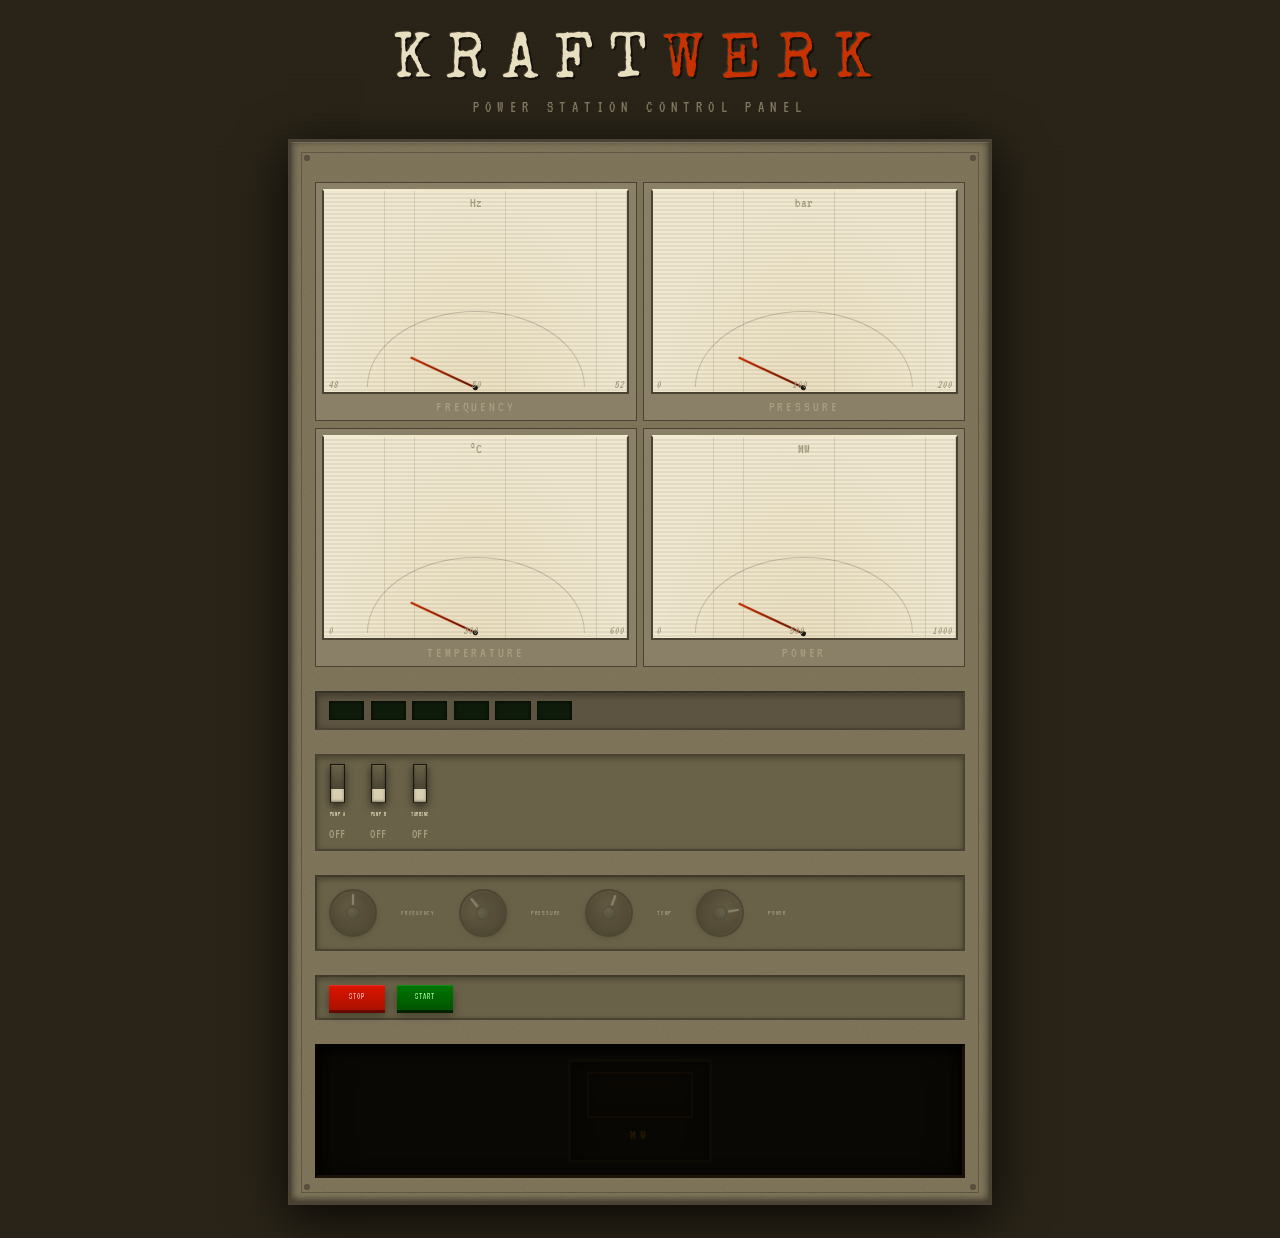
==== commit bdf690c6: "changed some comments" ====
--- a/index.html
+++ b/index.html
@@ -11,11 +11,11 @@
 </head>
 <body>
 
-    <!-- :target anchors for plant state — only permitted use of id in CSS -->
+    <!-- :target anchors for plant state -->
     <div id="running"></div>
     <div id="stopped"></div>
 
-    <!-- Switch checkboxes — id used only for label linking (permitted) -->
+    <!-- Switch checkboxes  -->
     <input type="checkbox" id="sw-1">
     <input type="checkbox" id="sw-2">
     <input type="checkbox" id="sw-3">
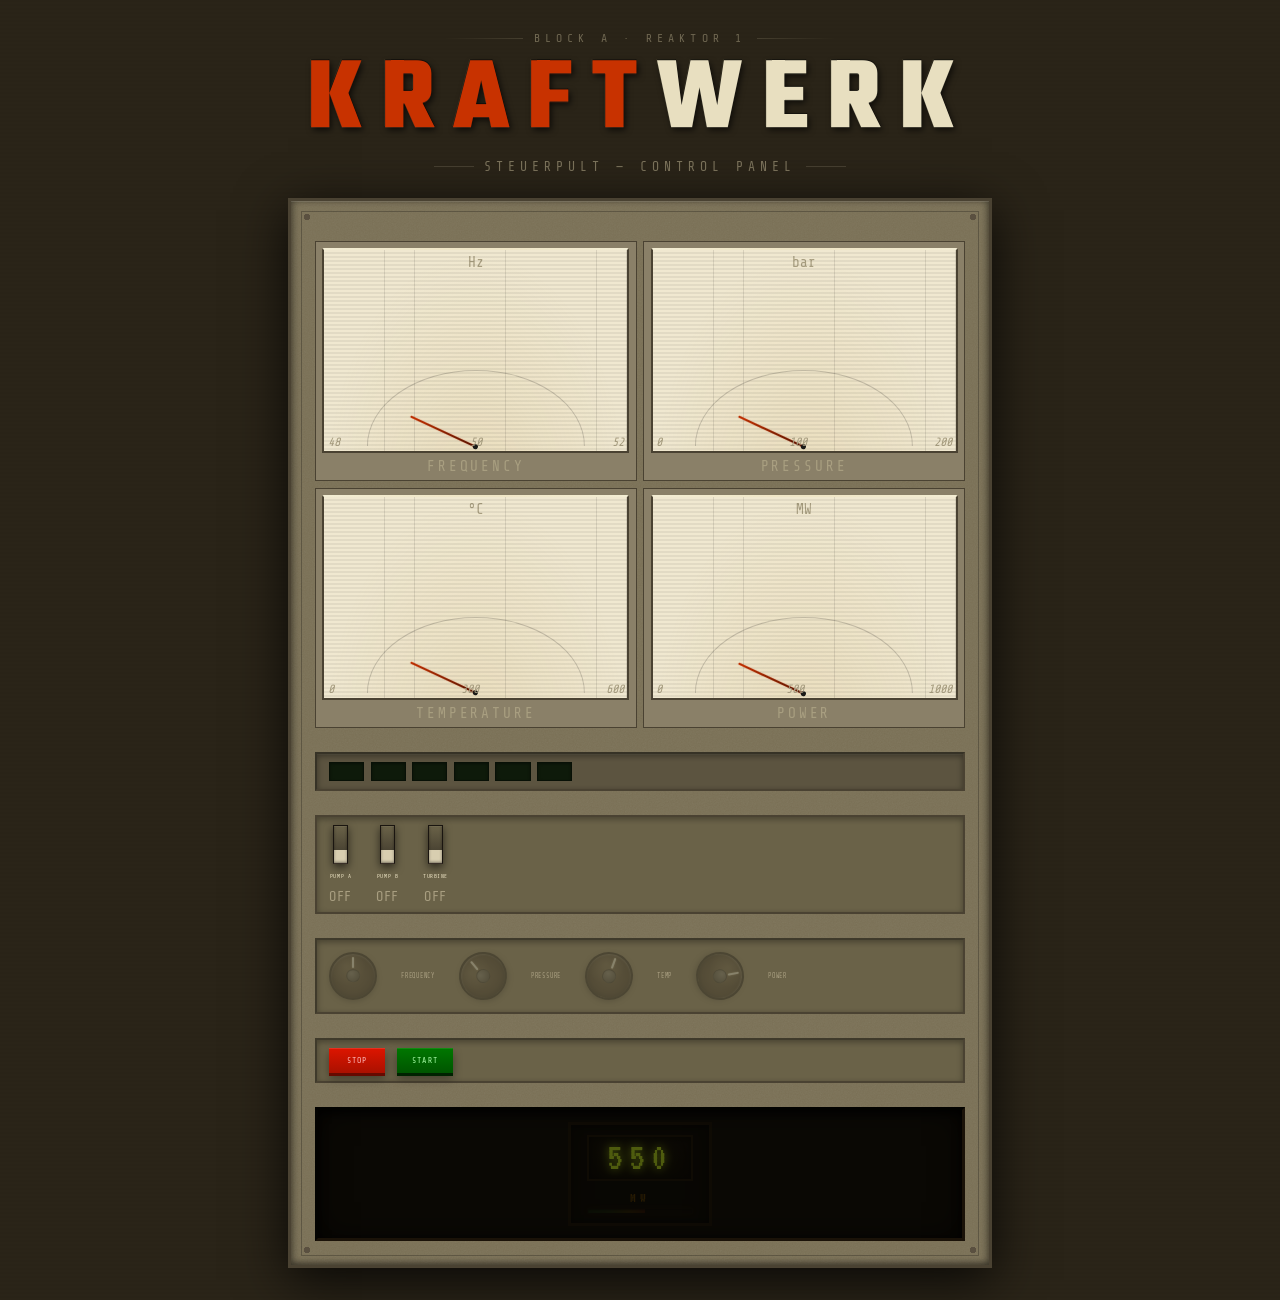
==== commit f8728925: "changed title and small changes" ====
--- a/index.html
+++ b/index.html
@@ -6,38 +6,47 @@
     <title>KRAFTWERK — Control Panel</title>
     <link rel="preconnect" href="https://fonts.googleapis.com">
     <link rel="preconnect" href="https://fonts.gstatic.com" crossorigin>
-    <link href="https://fonts.googleapis.com/css2?family=Special+Elite&family=VT323&display=swap" rel="stylesheet">
+    <link href="https://fonts.googleapis.com/css2?family=Teko:wght@300;400;600;700&family=VT323&family=Share+Tech+Mono&display=swap" rel="stylesheet">
     <link rel="stylesheet" href="style.css">
 </head>
 <body>
 
-    <!-- :target anchors for plant state -->
-    <div id="running"></div>
-    <div id="stopped"></div>
+    <!--
+        Hidden :target anchors — toggled by START / STOP buttons.
+        CSS uses #running:target and #stopped:target as plant state.
+    -->
+    <div id="running"  aria-hidden="true"></div>
+    <div id="stopped"  aria-hidden="true"></div>
 
-    <!-- Switch checkboxes  -->
-    <input type="checkbox" id="sw-1">
-    <input type="checkbox" id="sw-2">
-    <input type="checkbox" id="sw-3">
+    <!--
+        Switch checkboxes live here (outside <main>) so CSS sibling
+        selectors can reach both the switches section and the LEDs / knobs.
+    -->
+    <input type="checkbox" id="sw-1" aria-label="Pump A power">
+    <input type="checkbox" id="sw-2" aria-label="Pump B power">
+    <input type="checkbox" id="sw-3" aria-label="Turbine power">
 
     <header>
-        <h1>KRAFT<span>WERK</span></h1>
-        <p>Power Station Control Panel</p>
+        <p>Block A · Reaktor 1</p>
+        <h1><span>KRAFT</span>WERK</h1>
+        <p>Steuerpult — Control Panel</p>
     </header>
 
     <main aria-label="Control Panel">
 
-        <!-- GAUGES -->
+        <!-- ── GAUGES ── -->
         <section aria-label="Instrument gauges">
+
             <figure>
                 <div aria-hidden="true">
                     <span>Hz</span>
-                    <span></span>
-                    <span></span>
+                    <span></span><!-- arc -->
+                    <span></span><!-- needle -->
                     <span><i>48</i><i>50</i><i>52</i></span>
                 </div>
                 <figcaption>Frequency</figcaption>
             </figure>
+
             <figure>
                 <div aria-hidden="true">
                     <span>bar</span>
@@ -47,6 +56,7 @@
                 </div>
                 <figcaption>Pressure</figcaption>
             </figure>
+
             <figure>
                 <div aria-hidden="true">
                     <span>°C</span>
@@ -56,6 +66,7 @@
                 </div>
                 <figcaption>Temperature</figcaption>
             </figure>
+
             <figure>
                 <div aria-hidden="true">
                     <span>MW</span>
@@ -65,9 +76,10 @@
                 </div>
                 <figcaption>Power</figcaption>
             </figure>
+
         </section>
 
-        <!-- INDICATORS -->
+        <!-- ── INDICATORS ── -->
         <section aria-label="Status indicators">
             <input type="checkbox" id="led-1" checked aria-label="Indicator 1">
             <label for="led-1"></label>
@@ -75,7 +87,7 @@
             <input type="checkbox" id="led-2" checked aria-label="Indicator 2">
             <label for="led-2"></label>
 
-            <input type="checkbox" id="led-3" aria-label="Indicator 3">
+            <input type="checkbox" id="led-3"         aria-label="Indicator 3">
             <label for="led-3"></label>
 
             <input type="checkbox" id="led-4" checked aria-label="Indicator 4">
@@ -84,75 +96,76 @@
             <input type="checkbox" id="led-5" checked aria-label="Indicator 5">
             <label for="led-5"></label>
 
-            <input type="checkbox" id="led-6" aria-label="Indicator 6">
+            <input type="checkbox" id="led-6"         aria-label="Indicator 6">
             <label for="led-6"></label>
         </section>
 
-        <!-- TOGGLE SWITCHES — labels link to checkboxes outside main -->
+        <!-- ── TOGGLE SWITCHES ── labels link to the checkboxes above <main> -->
         <section aria-label="System switches">
             <label for="sw-1">Pump A</label>
             <label for="sw-2">Pump B</label>
             <label for="sw-3">Turbine</label>
         </section>
 
-        <!-- ROTARY KNOBS -->
+        <!-- ── ROTARY KNOBS ── -->
         <section aria-label="Control knobs">
+
             <div>
                 <span aria-hidden="true"></span>
-                <input type="range" id="knob-freq" name="knob-freq" min="-145" max="145" value="0" aria-label="Frequency control">
+                <input type="range" id="knob-freq" name="knob-freq"
+                       min="-145" max="145" value="0"
+                       aria-label="Frequency control">
             </div>
             <label for="knob-freq">Frequency</label>
 
             <div>
                 <span aria-hidden="true"></span>
-                <input type="range" id="knob-pressure" name="knob-pressure" min="-145" max="145" value="-40" aria-label="Pressure control">
+                <input type="range" id="knob-pressure" name="knob-pressure"
+                       min="-145" max="145" value="-40"
+                       aria-label="Pressure control">
             </div>
             <label for="knob-pressure">Pressure</label>
 
             <div>
                 <span aria-hidden="true"></span>
-                <input type="range" id="knob-temp" name="knob-temp" min="-145" max="145" value="20" aria-label="Temperature control">
+                <input type="range" id="knob-temp" name="knob-temp"
+                       min="-145" max="145" value="20"
+                       aria-label="Temperature control">
             </div>
             <label for="knob-temp">Temp</label>
 
             <div>
                 <span aria-hidden="true"></span>
-                <input type="range" id="knob-power" name="knob-power" min="-145" max="145" value="80" aria-label="Power control">
+                <input type="range" id="knob-power" name="knob-power"
+                       min="-145" max="145" value="80"
+                       aria-label="Power control">
             </div>
             <label for="knob-power">Power</label>
+
         </section>
 
-        <!-- BUTTONS — anchor links toggle :target state -->
+        <!-- ── PLANT CONTROLS — anchor links toggle :target state ── -->
         <section aria-label="Plant controls">
-            <a href="#stopped">STOP</a>
-            <a href="#running">START</a>
+            <a href="#stopped" role="button">STOP</a>
+            <a href="#running" role="button">START</a>
         </section>
 
-        <!-- DISPLAY -->
+        <!-- ── POWER OUTPUT DISPLAY ── -->
         <section aria-label="Power output display">
             <figure>
-                <div>
-                    <span>000</span>
-                    <span>050</span>
-                    <span>100</span>
-                    <span>150</span>
-                    <span>200</span>
-                    <span>250</span>
-                    <span>300</span>
-                    <span>350</span>
-                    <span>400</span>
-                    <span>450</span>
-                    <span>500</span>
-                    <span>550</span>
-                    <span>600</span>
-                    <span>650</span>
-                    <span>700</span>
-                    <span>750</span>
-                    <span>800</span>
-                    <span>850</span>
-                    <span>900</span>
-                    <span>950</span>
-                    <span>999</span>
+                <!--
+                    Scroll-drum: 21 spans, one per 50 MW step (000–999).
+                    CSS uses --slot (0–20) + --output-level to position the
+                    visible number in the drum window.
+                -->
+                <div aria-hidden="true">
+                    <span>000</span><span>050</span><span>100</span>
+                    <span>150</span><span>200</span><span>250</span>
+                    <span>300</span><span>350</span><span>400</span>
+                    <span>450</span><span>500</span><span>550</span>
+                    <span>600</span><span>650</span><span>700</span>
+                    <span>750</span><span>800</span><span>850</span>
+                    <span>900</span><span>950</span><span>999</span>
                 </div>
                 <span>MW</span>
             </figure>
@@ -161,22 +174,20 @@
     </main>
 
     <script>
-        // ONDERSTAANDE CODE MAG JE GEBRUIKEN
-        // NIETS AANPASSEN
-
+        // Range → CSS custom property bridge.
+        // Each input[type="range"] writes --{name} on :root.
         const ranges = document.querySelectorAll('[type="range"]');
 
         const updateRange = range => {
-            const rangeName = range.name;
-            const rangeValue = range.value;
-            document.documentElement.style.setProperty("--" + rangeName, rangeValue);
-        }
+            document.documentElement.style.setProperty(
+                '--' + range.name,
+                range.value
+            );
+        };
 
         ranges.forEach(range => {
             updateRange(range);
-            range.oninput = () => {
-                updateRange(range)
-            };
+            range.oninput = () => updateRange(range);
         });
     </script>
 
--- a/style.css
+++ b/style.css
@@ -1,1101 +1,30 @@
 /* ============================================================
-   KRAFTWERK — Control Panel
+   KRAFTWERK — Control Panel  |  style.css
    ──────────────────────────────────────────────────────────
    Architecture : @layer, CSS nesting, @container queries,
                   style queries (@container style())
    Themes       : light (default) + dark (prefers-color-scheme)
-   Fonts        : Orbitron (title), Share Tech Mono (UI)
+   Fonts        : Special Elite (title), VT323 (UI)
    JS           : range script only (permitted)
    State        : :target for plant on/off, checkboxes for switches
+
+   Partials
+   ├── css/tokens.css      Design tokens & colour themes
+   ├── css/base.css        Reset, body, hidden inputs, typography
+   ├── css/layout.css      Panel shell & section slots
+   ├── css/components.css  Gauge · LED · switch · knob · button · display
+   ├── css/animations.css  @keyframes + reduced-motion overrides
+   ├── css/state.css       :target / checkbox driven state
+   └── css/responsive.css  Container & media queries
    ============================================================ */
 
-/* MARK: LAYERS */
-
+/* Layer declaration order must come first */
 @layer reset, tokens, base, layout, components, state;
 
-/* MARK: RESET */
-
-@layer reset {
-    *, *::before, *::after {
-        box-sizing: border-box;
-        margin: 0;
-        padding: 0;
-    }
-}
-
-/* MARK: TOKENS */
-
-@layer tokens {
-
-    :root {
-        /* Knob values — driven by JS range script */
-        --knob-freq: 0;
-        --knob-pressure: 0;
-        --knob-temp: 0;
-        --knob-power: 0;
-        container-type: style;
-
-        /* Light theme — Soviet Bakelite instrument panel, c.1962 */
-        --color-bg:           #2a2418;
-        --color-panel:        #7a7055;
-        --color-panel-border: #4a4232;
-        --color-section:      #6a6248;
-        --color-section-dim:  #5c5440;
-        --color-gauge-bg:     #8a8068;
-        --color-gauge-face:   #f0e8d0;
-        --color-text:         #e8dfc0;
-        --color-text-dim:     #a89e80;
-        --color-needle:       #c83200;
-        --color-led-off:      #0e1a0a;
-        --color-led-on:       #4a7a3a;
-        --color-display-bg:   #080604;
-        --color-display-num:  #ffaa00;
-        --color-switch-thumb: #d8ceb0;
-        --color-switch-track: #6a6248;
-        --color-switch-dark:  #3a3428;
-
-        /* Typography */
-        --font-display: 'Special Elite', serif;
-        --font-mono:    'VT323', monospace;
-
-        /* Spacing */
-        --gap-sm:  0.4rem;
-        --gap-md:  0.75rem;
-        --gap-lg:  1.5rem;
-        --pad-sm:  0.5rem 0.75rem;
-        --pad-md:  0.75rem;
-        --radius:  0px;
-    }
-
-    /* Dark theme */
-    @media (prefers-color-scheme: dark) {
-        :root {
-            --color-bg:           #0e0c08;
-            --color-panel:        #3a3428;
-            --color-panel-border: #28221a;
-            --color-section:      #2e2820;
-            --color-section-dim:  #241e18;
-            --color-gauge-bg:     #3e3830;
-            --color-gauge-face:   #1c1810;
-            --color-text:         #c8be9e;
-            --color-text-dim:     #7a7260;
-            --color-needle:       #e03800;
-            --color-led-off:      #080e06;
-            --color-led-on:       #3d6630;
-            --color-display-bg:   #060402;
-            --color-display-num:  #ff9900;
-            --color-switch-thumb: #a09080;
-            --color-switch-track: #4a4238;
-            --color-switch-dark:  #2a2420;
-        }
-    }
-}
-
-/* MARK: BASE */
-
-@layer base {
-
-    body {
-        background:
-            repeating-linear-gradient(
-                0deg,
-                transparent,
-                transparent 2px,
-                rgba(0,0,0,0.03) 2px,
-                rgba(0,0,0,0.03) 4px
-            ),
-            #2a2418;
-        min-height: 100dvh;
-        display: grid;
-        place-items: center;
-        padding: 2rem 1rem;
-        font-family: var(--font-mono);
-        font-size: 1.1rem;
-        color: var(--color-text);
-    }
-
-    /* :target anchor divs — hidden, used only for state */
-    body > div {
-        position: absolute;
-        width: 0;
-        height: 0;
-        overflow: hidden;
-    }
-
-    /* Switch checkboxes — hidden, id used only for label linking */
-    body > input[type="checkbox"] {
-        position: absolute;
-        opacity: 0;
-        width: 0;
-        height: 0;
-    }
-}
-
-/* MARK: TYPOGRAPHY */
-
-@layer base {
-
-    header {
-        text-align: center;
-        margin-bottom: var(--gap-lg);
-
-        & h1 {
-            font-family: var(--font-display);
-            font-size: clamp(2rem, 6vw, 4rem);
-            font-weight: 400;
-            letter-spacing: 0.25em;
-            color: var(--color-text);
-            text-transform: uppercase;
-            text-shadow:
-                2px 2px 0 rgba(0,0,0,0.5),
-                -1px -1px 0 rgba(255,255,220,0.1);
-
-            & span {
-                color: var(--color-needle);
-            }
-        }
-
-        & p {
-            font-family: var(--font-mono);
-            font-size: clamp(0.8rem, 2vw, 1rem);
-            letter-spacing: 0.4em;
-            color: var(--color-text-dim);
-            text-transform: uppercase;
-            margin-top: 0.2rem;
-            opacity: 0.7;
-        }
-    }
-}
-
-/* MARK: LAYOUT */
-
-@layer layout {
-
-    main {
-        background:
-            /* Worn paint grain */
-            url("data:image/svg+xml,%3Csvg xmlns='http://www.w3.org/2000/svg' width='200' height='200'%3E%3Cfilter id='n'%3E%3CfeTurbulence type='fractalNoise' baseFrequency='0.75' numOctaves='4' stitchTiles='stitch'/%3E%3CfeColorMatrix type='saturate' values='0'/%3E%3C/filter%3E%3Crect width='200' height='200' filter='url(%23n)' opacity='0.08'/%3E%3C/svg%3E"),
-            var(--color-panel);
-        border: 3px solid var(--color-panel-border);
-        border-radius: var(--radius);
-        padding: var(--gap-lg);
-        padding-top: 2.5rem;
-        display: flex;
-        flex-direction: column;
-        gap: var(--gap-lg);
-        width: 100%;
-        max-width: 44rem;
-        container-type: inline-size;
-        container-name: panel;
-        position: relative;
-        box-shadow:
-            0 12px 48px rgba(0, 0, 0, 0.8),
-            inset 0 1px 0 rgba(255, 255, 245, 0.12),
-            inset 0 -3px 6px rgba(0, 0, 0, 0.35),
-            inset 3px 0 6px rgba(0, 0, 0, 0.2),
-            inset -3px 0 6px rgba(0, 0, 0, 0.2);
-    }
-
-    /* Rivets — four corners via pseudo-element dots */
-    main::before {
-        content: '';
-        position: absolute;
-        inset: 0.6rem;
-        border: 1px solid rgba(0,0,0,0.25);
-        pointer-events: none;
-        background:
-            radial-gradient(circle, #5a5040 3px, transparent 3px) 0 0,
-            radial-gradient(circle, #5a5040 3px, transparent 3px) calc(100%) 0,
-            radial-gradient(circle, #5a5040 3px, transparent 3px) 0 calc(100%),
-            radial-gradient(circle, #5a5040 3px, transparent 3px) calc(100%) calc(100%);
-        background-repeat: no-repeat;
-        background-size: 10px 10px;
-    }
-
-    /* Gauges — 2×2 grid */
-    main > section:first-of-type {
-        display: grid;
-        grid-template-columns: 1fr 1fr;
-        gap: var(--gap-sm);
-    }
-
-    /* Indicators strip */
-    main > section:nth-of-type(2) {
-        background: var(--color-section-dim);
-        border: 2px solid var(--color-panel-border);
-        border-top-color: rgba(0,0,0,0.4);
-        border-left-color: rgba(0,0,0,0.4);
-        border-radius: var(--radius);
-        padding: var(--pad-sm);
-        display: flex;
-        flex-wrap: wrap;
-        gap: var(--gap-sm);
-        align-items: center;
-        box-shadow:
-            inset 0 2px 6px rgba(0, 0, 0, 0.4),
-            inset 0 1px 0 rgba(255,255,245,0.05);
-    }
-
-    /* Switches row */
-    main > section:nth-of-type(3) {
-        background: var(--color-section);
-        border: 2px solid var(--color-panel-border);
-        border-top-color: rgba(0,0,0,0.4);
-        border-left-color: rgba(0,0,0,0.4);
-        border-radius: var(--radius);
-        padding: var(--pad-sm);
-        display: flex;
-        gap: var(--gap-lg);
-        align-items: flex-start;
-        box-shadow: inset 0 2px 6px rgba(0,0,0,0.35);
-    }
-
-    /* Knobs row */
-    main > section:nth-of-type(4) {
-        background: var(--color-section);
-        border: 2px solid var(--color-panel-border);
-        border-top-color: rgba(0,0,0,0.4);
-        border-left-color: rgba(0,0,0,0.4);
-        border-radius: var(--radius);
-        padding: var(--pad-md);
-        display: flex;
-        gap: var(--gap-lg);
-        align-items: center;
-        flex-wrap: wrap;
-        box-shadow: inset 0 2px 6px rgba(0,0,0,0.35);
-
-        & > div {
-            position: relative;
-            width: 3rem;
-            height: 3rem;
-        }
-
-        & > label {
-            font-size: 0.4rem;
-            letter-spacing: 0.12em;
-            color: var(--color-text-dim);
-            text-transform: uppercase;
-        }
-    }
-
-    /* Buttons row */
-    main > section:nth-of-type(5) {
-        background: var(--color-section);
-        border: 2px solid var(--color-panel-border);
-        border-top-color: rgba(0,0,0,0.4);
-        border-left-color: rgba(0,0,0,0.4);
-        border-radius: var(--radius);
-        padding: var(--pad-sm);
-        display: flex;
-        gap: var(--gap-md);
-        align-items: center;
-        box-shadow: inset 0 2px 6px rgba(0,0,0,0.35);
-    }
-
-    /* Display */
-    main > section:nth-of-type(6) {
-        background: #0a0804;
-        border: 3px solid #1a1208;
-        border-top-color: rgba(0,0,0,0.6);
-        border-left-color: rgba(0,0,0,0.6);
-        border-radius: var(--radius);
-        padding: 0.75rem;
-        display: flex;
-        gap: 0.75rem;
-        justify-content: center;
-        align-items: center;
-        box-shadow:
-            inset 0 3px 10px rgba(0, 0, 0, 0.9),
-            inset 0 0 30px rgba(0,0,0,0.6);
-    }
-}
-
-/* MARK: COMPONENTS */
-
-@layer components {
-
-    /* MARK: GAUGE */
-
-    main > section:first-of-type > figure {
-        width: 100%;
-        background: var(--color-gauge-bg);
-        border: 1px solid var(--color-panel-border);
-        border-radius: var(--radius);
-        padding: 0.4rem;
-        display: flex;
-        flex-direction: column;
-        align-items: center;
-        gap: 0.3rem;
-
-        & > div {
-            width: 100%;
-            aspect-ratio: 3 / 2;
-            background:
-                radial-gradient(ellipse at 50% 120%, rgba(200,160,80,0.15), transparent 70%),
-                var(--color-gauge-face);
-            border: 2px solid var(--color-panel-border);
-            border-top-color: rgba(255,255,220,0.2);
-            border-radius: 2px 2px 0 0;
-            position: relative;
-            overflow: hidden;
-
-            /* Scale tick marks */
-            &::before {
-                content: '';
-                position: absolute;
-                inset: 0;
-                background: repeating-linear-gradient(
-                    90deg,
-                    transparent 0,
-                    transparent calc(10% - 0.5px),
-                    rgba(0, 0, 0, 0.1) calc(10% - 0.5px),
-                    rgba(0, 0, 0, 0.1) 10%
-                );
-            }
-
-            /* Scanline overlay */
-            &::after {
-                content: '';
-                position: absolute;
-                inset: 0;
-                background: repeating-linear-gradient(
-                    to bottom,
-                    transparent 0,
-                    transparent 2px,
-                    rgba(0, 0, 0, 0.06) 2px,
-                    rgba(0, 0, 0, 0.06) 4px
-                );
-                pointer-events: none;
-                z-index: 1;
-            }
-
-            & > span:first-child {
-                position: absolute;
-                top: 0.25rem;
-                left: 50%;
-                transform: translateX(-50%);
-                font-family: var(--font-mono);
-                font-size: 0.9rem;
-                color: var(--color-text-dim);
-                white-space: nowrap;
-            }
-
-            & > span:nth-child(2) {
-                position: absolute;
-                bottom: 0.3rem;
-                left: 50%;
-                transform: translateX(-50%);
-                width: 72%;
-                height: 38%;
-                border: 1.5px solid rgba(0, 0, 0, 0.18);
-                border-bottom: none;
-                border-radius: 50% 50% 0 0 / 100% 100% 0 0;
-            }
-
-            /* Needle — default parked at -65deg */
-            & > span:nth-child(3) {
-                position: absolute;
-                bottom: 0.25rem;
-                left: 50%;
-                transform-origin: bottom center;
-                transform: translateX(-50%) rotate(-65deg);
-                width: 1.5px;
-                height: 36%;
-                background: linear-gradient(to top, #5a1400, var(--color-needle));
-                box-shadow: 0 0 1px rgba(204, 34, 0, 0.8);
-                border-radius: 1px 1px 0 0;
-                transition: transform 1.2s cubic-bezier(0.34, 1.2, 0.64, 1);
-
-                &::after {
-                    content: '';
-                    position: absolute;
-                    bottom: -2px;
-                    left: 50%;
-                    transform: translateX(-50%);
-                    width: 5px;
-                    height: 5px;
-                    background: #1a1a18;
-                    border-radius: 50%;
-                }
-            }
-
-            & > span:last-child {
-                position: absolute;
-                bottom: 0.1rem;
-                left: 0;
-                right: 0;
-                display: flex;
-                justify-content: space-between;
-                padding: 0 0.2rem;
-                font-family: var(--font-mono);
-                font-size: 0.75rem;
-                color: var(--color-text-dim);
-            }
-        }
-
-        & > figcaption {
-            font-family: var(--font-mono);
-            font-size: 0.9rem;
-            color: var(--color-text-dim);
-            text-align: center;
-            letter-spacing: 0.2em;
-            text-transform: uppercase;
-        }
-    }
-
-    /* MARK: INDICATOR */
-
-    main > section:nth-of-type(2) > input[type="checkbox"] {
-        appearance: none;
-        position: relative;
-        margin: 0;
-        width: 2.2rem;
-        height: 1.2rem;
-        cursor: pointer;
-        background: transparent;
-        border: none;
-
-        &::before {
-            content: '';
-            position: absolute;
-            inset: 0;
-            border-radius: var(--radius);
-            border: 1px solid rgba(0, 0, 0, 0.4);
-            background: var(--color-led-off);
-            box-shadow:
-                inset 0 1px 3px rgba(0, 0, 0, 0.4),
-                0 1px rgba(255, 255, 255, 0.05);
-            transition: background 150ms, box-shadow 150ms;
-        }
-
-        &::after {
-            content: '';
-            position: absolute;
-            inset: 0.15rem;
-            border-radius: 1px;
-            background: rgba(0, 221, 85, 0.08);
-            transition: background 150ms;
-        }
-
-        &:checked::before {
-            background: var(--color-led-on);
-            box-shadow:
-                0 0 8px rgba(0, 221, 85, 0.55),
-                0 0 16px rgba(0, 221, 85, 0.25);
-            animation: pulse 2.5s ease-in-out infinite;
-        }
-
-        &:checked::after {
-            background: rgba(255, 255, 255, 0.12);
-        }
-    }
-
-    main > section:nth-of-type(2) > input[type="checkbox"] + label {
-        display: none;
-    }
-
-
-
-    /* MARK: TOGGLE SWITCH */
-
-    main > section:nth-of-type(3) > label {
-        display: flex;
-        flex-direction: column;
-        align-items: center;
-        gap: 0.6rem;
-        cursor: pointer;
-        font-family: var(--font-mono);
-        font-size: 0.35rem;
-        letter-spacing: 0.1em;
-        color: var(--color-text);
-        text-transform: uppercase;
-
-        &::before {
-            content: '';
-            display: block;
-            order: -1;
-            width: 0.9rem;
-            height: 2.4rem;
-            background:
-                linear-gradient(var(--color-switch-thumb), var(--color-switch-thumb)) no-repeat,
-                linear-gradient(to bottom, var(--color-switch-track) 0%, var(--color-switch-dark) 100%);
-            background-size: 100% 35%, 100% 100%;
-            background-position: 0 100%, 0 0;   /* OFF: thumb at bottom */
-            border-radius: var(--radius);
-            border: 1px solid #1a1510;
-            border-bottom-color: #3a3028;
-            box-shadow:
-                0 3px 8px rgba(0, 0, 0, 0.6),
-                inset 0 1px 0 rgba(255,255,220,0.08),
-                inset 0 -1px 3px rgba(0,0,0,0.4);
-            transition: background-position 250ms cubic-bezier(0.4, 0, 0.2, 1);
-        }
-
-        &::after {
-            content: 'OFF';
-            font-size: 0.85rem;
-            color: var(--color-text-dim);
-            letter-spacing: 0.05em;
-        }
-    }
-
-    /* MARK: ROTARY KNOB */
-
-    main > section:nth-of-type(4) > div > span {
-        display: block;
-        width: 3rem;
-        height: 3rem;
-        border-radius: 50%;
-        background:
-            radial-gradient(circle at 35% 28%, rgba(255, 240, 180, 0.15), transparent 45%),
-            radial-gradient(circle at 50% 50%, #3a3020 0, #221a10 62%, #120e08 100%);
-        border: 2px solid #0a0806;
-        position: relative;
-        pointer-events: none;
-        transform: rotate(calc(var(--knob-freq) * 1deg));
-        transition: transform 120ms linear;
-        box-shadow:
-            inset 0 1px 2px rgba(255, 255, 255, 0.18),
-            inset 0 -2px 4px rgba(0, 0, 0, 0.55),
-            0 2px 5px rgba(0, 0, 0, 0.4);
-
-        &::before {
-            content: '';
-            position: absolute;
-            top: 0.2rem;
-            left: 50%;
-            transform: translateX(-50%);
-            width: 2px;
-            height: 0.7rem;
-            background: #ccccbb;
-            border-radius: 1px;
-            box-shadow: 0 0 2px rgba(255, 245, 190, 0.45);
-        }
-
-        &::after {
-            content: '';
-            position: absolute;
-            top: 50%;
-            left: 50%;
-            transform: translate(-50%, -50%);
-            width: 0.85rem;
-            height: 0.85rem;
-            border-radius: 50%;
-            background: radial-gradient(circle at 35% 30%, #5f5f57, #1a1a17);
-            border: 1px solid rgba(0, 0, 0, 0.55);
-        }
-    }
-
-    main > section:nth-of-type(4) > div:nth-of-type(2) > span {
-        transform: rotate(calc(var(--knob-pressure) * 1deg));
-    }
-    main > section:nth-of-type(4) > div:nth-of-type(3) > span {
-        transform: rotate(calc(var(--knob-temp) * 1deg));
-    }
-    main > section:nth-of-type(4) > div:nth-of-type(4) > span {
-        transform: rotate(calc(var(--knob-power) * 1deg));
-    }
-
-    main > section:nth-of-type(4) > div > input[type="range"] {
-        position: absolute;
-        inset: 0;
-        width: 100%;
-        height: 100%;
-        cursor: pointer;
-        opacity: 0;
-    }
-
-    /* MARK: BUTTONS */
-
-    main > section:nth-of-type(5) > a {
-        font-family: var(--font-mono);
-        font-size: 0.5rem;
-        letter-spacing: 0.15em;
-        width: 3.5rem;
-        height: 1.6rem;
-        border-radius: var(--radius);
-        cursor: pointer;
-        display: inline-flex;
-        align-items: center;
-        justify-content: center;
-        text-decoration: none;
-        transition: transform 80ms, box-shadow 80ms;
-        user-select: none;
-
-        &:active {
-            transform: translateY(2px);
-        }
-
-        /* STOP */
-        &:first-of-type {
-            background: linear-gradient(to bottom, #dd1500, #aa1100);
-            color: #ffbbbb;
-            box-shadow:
-                0 3px 0 #660a00,
-                0 5px 10px rgba(0, 0, 0, 0.4),
-                inset 0 1px rgba(255, 130, 130, 0.25);
-
-            &:active {
-                box-shadow:
-                    0 1px 0 #660a00,
-                    0 2px 4px rgba(0, 0, 0, 0.4),
-                    inset 0 1px rgba(255, 130, 130, 0.25);
-            }
-        }
-
-        /* START */
-        &:last-of-type {
-            background: linear-gradient(to bottom, #007700, #005500);
-            color: #aaffaa;
-            box-shadow:
-                0 3px 0 #002200,
-                0 5px 10px rgba(0, 0, 0, 0.4),
-                inset 0 1px rgba(130, 255, 130, 0.15);
-
-            &:active {
-                box-shadow:
-                    0 1px 0 #002200,
-                    0 2px 4px rgba(0, 0, 0, 0.4),
-                    inset 0 1px rgba(130, 255, 130, 0.15);
-            }
-        }
-    }
-
-    /* MARK: DISPLAY */
-
-    main > section:nth-of-type(6) > figure {
-        --output-total: calc(var(--knob-freq) + var(--knob-pressure) + var(--knob-temp) + var(--knob-power) + 580);
-        --output-percent: calc((var(--output-total) / 1160) * 100%);
-        --output-level: calc((var(--output-total) / 1160) * 20);
-        background: var(--color-display-bg);
-        border: 3px solid #1a1208;
-        border-radius: var(--radius);
-        padding: 0.6rem 1rem;
-        display: flex;
-        flex-direction: column;
-        align-items: center;
-        gap: 0.2rem;
-        box-shadow:
-            inset 0 2px 8px rgba(0, 0, 0, 0.9),
-            inset 0 0 20px rgba(0, 0, 0, 0.5);
-        width: 9rem;
-        min-height: 4.8rem;
-        position: relative;
-        justify-content: flex-end;
-        overflow: hidden;
-
-        &::after {
-            content: '';
-            width: 100%;
-            height: 0.35rem;
-            border: 1px solid #1a1208;
-            background:
-                linear-gradient(to right,
-                    #226622 0,
-                    #447722 40%,
-                    #9a7a00 70%,
-                    #aa3300 100%) no-repeat,
-                #120c08;
-            background-size: var(--output-percent) 100%, 100% 100%;
-            box-shadow:
-            inset 0 1px 2px rgba(0, 0, 0, 0.8),
-            0 0 6px rgba(255, 140, 0, 0.18);
-        }
-
-        & > div:first-child {
-            width: 100%;
-            height: 2.9rem;
-            position: relative;
-            overflow: hidden;
-            border: 2px solid #1a1208;
-            background:
-                linear-gradient(to bottom, rgba(15, 10, 6, 0.95), rgba(8, 5, 3, 1));
-            box-shadow:
-                inset 0 2px 6px rgba(0, 0, 0, 0.85),
-                inset 0 0 16px rgba(0, 0, 0, 0.45);
-            margin-bottom: 0.2rem;
-        }
-        
-        & > div:first-child > span:nth-child(-n + 21) {
-            --distance: calc(var(--slot) - var(--output-level));
-            position: absolute;
-            top: 0.15rem;
-            left: 50%;
-            transform: translate(-50%, calc(var(--distance) * 2.9rem));
-            font-family: var(--font-mono);
-            font-size: 2.5rem;
-            color: hsl(calc(122 - (var(--slot) * 4.6)) 92% 55%);
-            letter-spacing: 0.15em;
-            text-shadow:
-                0 0 8px hsl(calc(122 - (var(--slot) * 4.6)) 92% 55% / 0.85),
-                0 0 20px hsl(calc(122 - (var(--slot) * 4.6)) 92% 48% / 0.45),
-                0 0 40px hsl(calc(122 - (var(--slot) * 4.6)) 92% 42% / 0.2);
-            opacity: clamp(0, calc(1 - (var(--distance) * var(--distance))), 1);
-            transition: transform 220ms ease-out, opacity 220ms ease-out;
-            animation: flicker 5s infinite;
-            pointer-events: none;
-        }
-
-        & > div:first-child > span:nth-child(1) {
-            --slot: 0;
-        }  
-
-        & > div:first-child > span:nth-child(2) {
-            --slot: 1;
-        }
-        
-        & > div:first-child > span:nth-child(3) {
-            --slot: 2;
-        }
-        
-        & > div:first-child > span:nth-child(4) {
-            --slot: 3;
-        }
-        
-        & > div:first-child > span:nth-child(5) {
-            --slot: 4;
-        }
-
-        & > div:first-child > span:nth-child(6) {
-            --slot: 5;
-        }
-
-        & > div:first-child > span:nth-child(7) {
-            --slot: 6;
-        }
-
-        & > div:first-child > span:nth-child(8) {
-            --slot: 7;
-        }
-
-        & > div:first-child > span:nth-child(9) {
-            --slot: 8;
-        }
-
-        & > div:first-child > span:nth-child(10) {
-            --slot: 9;
-        }
-
-        & > div:first-child > span:nth-child(11) {
-            --slot: 10;
-        }
-
-        & > div:first-child > span:nth-child(12) {
-            --slot: 11;
-        }
-
-        & > div:first-child > span:nth-child(13) {
-            --slot: 12;
-        }
-
-        & > div:first-child > span:nth-child(14) {
-            --slot: 13;
-        }
-
-        & > div:first-child > span:nth-child(15) {
-            --slot: 14;
-        }
-
-        & > div:first-child > span:nth-child(16) {
-            --slot: 15;
-        }
-
-        & > div:first-child > span:nth-child(17) {
-            --slot: 16;
-        }
-
-        & > div:first-child > span:nth-child(18) {
-            --slot: 17;
-        }
-
-        & > div:first-child > span:nth-child(19) {
-            --slot: 18;
-        }
-
-        & > div:first-child > span:nth-child(20) {
-             --slot: 19;
-        }
-
-        & > div:first-child > span:nth-child(21) {
-            --slot: 20;
-        }
-        
-        & > span:last-child {
-            font-family: var(--font-mono);
-            font-size: 0.9rem;
-            color: rgba(255,170,0,0.35);
-            letter-spacing: 0.3em;
-            margin-top: 0.15rem;
-        }
-    }
-
-}
-
-
-/* MARK: STATE */
-
-@layer state {
-
-    /* MARK: GAUGE NEEDLE → KNOB BINDING
-       Only active when #running is :target (plant is on) */
-
-    #running:target ~ main > section:first-of-type > figure:nth-of-type(1) > div > span:nth-child(3) {
-        transform: translateX(-50%) rotate(calc(var(--knob-freq) * 0.48deg));
-    }
-    
-    #running:target ~ main > section:first-of-type > figure:nth-of-type(2) > div > span:nth-child(3) {
-        transform: translateX(-50%) rotate(calc(var(--knob-pressure) * 0.48deg));
-    }
-
-    #running:target ~ main > section:first-of-type > figure:nth-of-type(3) > div > span:nth-child(3) {
-        transform: translateX(-50%) rotate(calc(var(--knob-temp) * 0.48deg));
-    }
-
-    #running:target ~ main > section:first-of-type > figure:nth-of-type(4) > div > span:nth-child(3) {
-        transform: translateX(-50%) rotate(calc(var(--knob-power) * 0.48deg));
-    }
-
-    /* MARK: UPTIME — runs only when plant is on */
-
-
-    /* MARK: DISPLAY DIM — off by default, lit when running */
-
-                                main>section:nth-of-type(6)>figure:first-of-type {
-                                    opacity: 0.35;
-    }
-
-                                main>section:nth-of-type(6)>figure:first-of-type::after {
-                                    opacity: 0.25;
-                                }
-                
-                                #running:target~main>section:nth-of-type(6)>figure:first-of-type {
-        opacity: 1;
-    }
-
-                                #running:target~main>section:nth-of-type(6)>figure:first-of-type::after {
-                                    opacity: 1;
-                                }
-    /* MARK: SWITCH ON STATES
-       Selects by position — sw-1 is 1st checkbox, sw-2 is 2nd, sw-3 is 3rd */
-
-    body > input[type="checkbox"]:nth-of-type(1):checked ~ main > section:nth-of-type(3) > label:nth-of-type(1) {
-        &::before { background-position: 0 0%, 0 0; }   /* thumb slides to top */
-        &::after  { content: 'ON'; color: #8aaa60; }
-    }
-
-    body > input[type="checkbox"]:nth-of-type(2):checked ~ main > section:nth-of-type(3) > label:nth-of-type(2) {
-        &::before { background-position: 0 0%, 0 0; }
-        &::after  { content: 'ON'; color: #8aaa60; }
-    }
-
-    body > input[type="checkbox"]:nth-of-type(3):checked ~ main > section:nth-of-type(3) > label:nth-of-type(3) {
-        &::before { background-position: 0 0%, 0 0; }
-        &::after  { content: 'ON'; color: #8aaa60; }
-    }
-
-    /* MARK: LED CONTROL BY SWITCHES
-       Switch off → LED always dark, regardless of LED checkbox
-       Switch on  → LED follows its own checkbox state */
-
-    /* Switch off — force LEDs fully dark (both ::before and ::after) */
-    body > input[type="checkbox"]:nth-of-type(1):not(:checked) ~ main > section:nth-of-type(2) > input:nth-of-type(1)::before,
-    body > input[type="checkbox"]:nth-of-type(1):not(:checked) ~ main > section:nth-of-type(2) > input:nth-of-type(2)::before {
-        background: var(--color-led-off) !important;
-        box-shadow: inset 0 1px 3px rgba(0, 0, 0, 0.4) !important;
-        animation: none !important;
-    }
-
-    body > input[type="checkbox"]:nth-of-type(1):not(:checked) ~ main > section:nth-of-type(2) > input:nth-of-type(1)::after,
-    body > input[type="checkbox"]:nth-of-type(1):not(:checked) ~ main > section:nth-of-type(2) > input:nth-of-type(2)::after {
-        background: transparent !important;
-    }
-
-    body > input[type="checkbox"]:nth-of-type(2):not(:checked) ~ main > section:nth-of-type(2) > input:nth-of-type(3)::before,
-    body > input[type="checkbox"]:nth-of-type(2):not(:checked) ~ main > section:nth-of-type(2) > input:nth-of-type(4)::before {
-        background: var(--color-led-off) !important;
-        box-shadow: inset 0 1px 3px rgba(0, 0, 0, 0.4) !important;
-        animation: none !important;
-    }
-
-    body > input[type="checkbox"]:nth-of-type(2):not(:checked) ~ main > section:nth-of-type(2) > input:nth-of-type(3)::after,
-    body > input[type="checkbox"]:nth-of-type(2):not(:checked) ~ main > section:nth-of-type(2) > input:nth-of-type(4)::after {
-        background: transparent !important;
-    }
-
-    body > input[type="checkbox"]:nth-of-type(3):not(:checked) ~ main > section:nth-of-type(2) > input:nth-of-type(5)::before,
-    body > input[type="checkbox"]:nth-of-type(3):not(:checked) ~ main > section:nth-of-type(2) > input:nth-of-type(6)::before {
-        background: var(--color-led-off) !important;
-        box-shadow: inset 0 1px 3px rgba(0, 0, 0, 0.4) !important;
-        animation: none !important;
-    }
-
-    body > input[type="checkbox"]:nth-of-type(3):not(:checked) ~ main > section:nth-of-type(2) > input:nth-of-type(5)::after,
-    body > input[type="checkbox"]:nth-of-type(3):not(:checked) ~ main > section:nth-of-type(2) > input:nth-of-type(6)::after {
-        background: transparent !important;
-    }
-
-    /* MARK: KNOB DISABLE BY SWITCHES */
-
-    body > input[type="checkbox"]:nth-of-type(1):not(:checked) ~ main > section:nth-of-type(4) > div:nth-of-type(2) {
-        opacity: 0.3;
-        pointer-events: none;
-    }
-    body > input[type="checkbox"]:nth-of-type(2):not(:checked) ~ main > section:nth-of-type(4) > div:nth-of-type(3) {
-        opacity: 0.3;
-        pointer-events: none;
-    }
-
-    body > input[type="checkbox"]:nth-of-type(3):not(:checked) ~ main > section:nth-of-type(4) > div:nth-of-type(1),
-    body > input[type="checkbox"]:nth-of-type(3):not(:checked) ~ main > section:nth-of-type(4) > div:nth-of-type(4) {
-        opacity: 0.3;
-        pointer-events: none;
-    }
-
-    /* MARK: GAUGE DROP BY SWITCHES */
-
-    body > input[type="checkbox"]:nth-of-type(1):not(:checked) ~ main > section:first-of-type > figure:nth-of-type(2) > div > span:nth-child(3) {
-        transform: translateX(-50%) rotate(-65deg);
-    }
-
-    body > input[type="checkbox"]:nth-of-type(2):not(:checked) ~ main > section:first-of-type > figure:nth-of-type(3) > div > span:nth-child(3) {
-        transform: translateX(-50%) rotate(-65deg);
-    }
-
-    body > input[type="checkbox"]:nth-of-type(3):not(:checked) ~ main > section:first-of-type > figure:nth-of-type(1) > div > span:nth-child(3),
-    body > input[type="checkbox"]:nth-of-type(3):not(:checked) ~ main > section:first-of-type > figure:nth-of-type(4) > div > span:nth-child(3) {
-        transform: translateX(-50%) rotate(-65deg);
-    }
-
-    /* MARK: WARNING — switch off while plant running */
-
-    #running:target~input[type="checkbox"]:nth-of-type(1):not(:checked)~main>section:nth-of-type(3),
-    #running:target~input[type="checkbox"]:nth-of-type(2):not(:checked)~main>section:nth-of-type(3),
-    #running:target~input[type="checkbox"]:nth-of-type(3):not(:checked)~main>section:nth-of-type(3) {
-        background-color: rgba(58, 26, 16, 0.55);
-        border-color: #cc4400;
-        animation: warning-enter 1s ease-out forwards, warning-pulse 2s ease-in-out 1s infinite;
-    }
-
-    /* But only show warning when plant is running */
-    #stopped:target ~ main > section:nth-of-type(3),
-    main > section:nth-of-type(3) {
-        background: var(--color-section);
-        border-color: var(--color-panel-border);
-    }
-
-    /* MARK: OVERLOAD WARNING — all knobs at max */
-
-    @container style(--knob-power: 145) {
-        @container style(--knob-freq: 145) {
-            @container style(--knob-pressure: 145) {
-                @container style(--knob-temp: 145) {
-                    #running:target ~ main {
-                        animation: overload-flash 0.6s ease-in-out infinite;
-                    }
-                                                                                                                                                                #running:target~main>section:nth-of-type(6)>figure:first-of-type>div:first-of-type>span:nth-child(-n + 21) {
-                        animation: overload-display 0.6s ease-in-out infinite;
-                        color: #ff5500;
-                        text-shadow: 0 0 20px rgba(255, 85, 0, 0.8);
-                    }
-                }
-            }
-        }
-    }
-}
-
-/* MARK: RESPONSIVE */
-
-@container panel (max-width: 28rem) {
-    main > section:first-of-type {
-        grid-template-columns: 1fr;
-    }
-    main > section:nth-of-type(4) {
-        gap: var(--gap-md);
-        flex-wrap: wrap;
-    }
-}
-
-@media (max-width: 30rem) {
-    main {
-        padding: var(--gap-md);
-        gap: var(--gap-md);
-    }
-    main > section:nth-of-type(3) {
-        gap: var(--gap-md);
-    }
-    main > section:nth-of-type(5) > a {
-        width: 2.8rem;
-        font-size: 0.4rem;
-    }
-    header > h1 {
-        font-size: clamp(1.2rem, 8vw, 2rem);
-    }
-}
-
-@media (prefers-reduced-motion: reduce) {
-    /* Disable decorative looping animations only — keep functional transitions */
-    @keyframes pulse        { 0%, 100% { opacity: 1; } }
-    @keyframes flicker      { 0%, 100% { opacity: 1; } }
-    @keyframes overload-flash   { 
-        0%  {
-            box-shadow: 0 8px 32px rgba(255, 0, 0, 0.6);
-        }
-        50% { 
-            box-shadow: 0 8px 32px rgb(255, 0, 0); 
-        } 
-        100% { 
-            box-shadow: 0 8px 32px rgba(255, 0, 0, 0.6); 
-        }
-    }
-    @keyframes overload-display { 0%, 100% { opacity: 1; } }
-    @keyframes warning-enter {
-        0% {
-            background-color: rgba(58, 26, 16, 0);
-            border-color: var(--color-panel-border);
-            box-shadow: inset 0 2px 6px rgba(0, 0, 0, 0.35), 0 0 0 rgba(204, 68, 0, 0);
-        }
-
-        100% {
-            background-color: rgba(58, 26, 16, 0.55);
-            border-color: #cc4400;
-            box-shadow: inset 0 2px 6px rgba(0, 0, 0, 0.35), 0 0 0 rgba(204, 68, 0, 0);
-        }
-    }
-        
-    @keyframes warning-pulse {
-        0%,
-        100% {
-            background-color: rgba(58, 26, 16, 0.55);
-            border-color: #cc4400;
-        }
-    }
-        
-    @keyframes warning-enter {
-        0% {
-            background-color: rgba(58, 26, 16, 0);
-            border-color: var(--color-panel-border);
-            box-shadow: inset 0 2px 6px rgba(0, 0, 0, 0.35), 0 0 0 rgba(204, 68, 0, 0);
-        }
-
-        100% {
-            background-color: rgba(58, 26, 16, 0.55);
-            border-color: #cc4400;
-            box-shadow: inset 0 2px 6px rgba(0, 0, 0, 0.35), 0 0 0 rgba(204, 68, 0, 0);
-        }
-    }
-        
-    @keyframes warning-pulse {
-        0%,
-        100% {
-            background-color: rgba(58, 26, 16, 0.55);
-            border-color: #cc4400;
-            box-shadow: inset 0 2px 6px rgba(0, 0, 0, 0.35), 0 0 0 rgba(204, 68, 0, 0);
-        }
-
-        50% {
-            background-color: rgba(58, 26, 16, 1);
-            border-color: #ff6600;
-            box-shadow: inset 0 2px 6px rgba(0, 0, 0, 0.35), 0 0 14px rgba(255, 102, 0, 0.35);
-        }
-    }
-}+@import url("css/tokens.css");
+@import url("css/base.css");
+@import url("css/layout.css");
+@import url("css/components.css");
+@import url("css/animations.css");
+@import url("css/state.css");
+@import url("css/responsive.css");
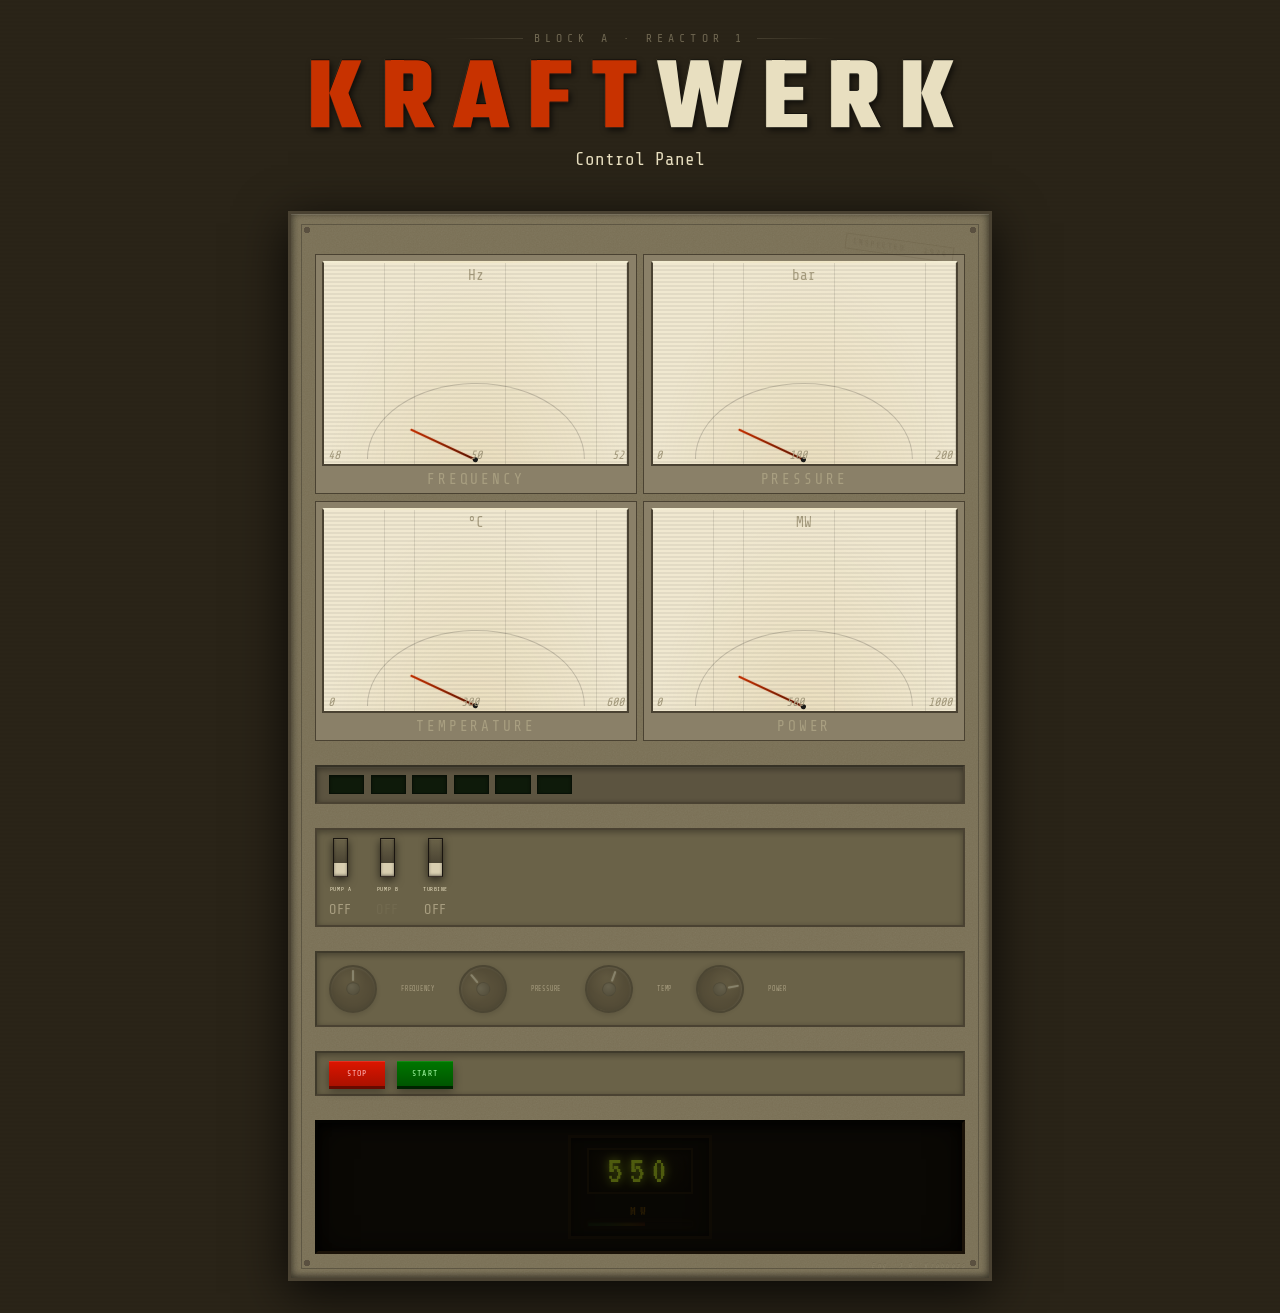
==== commit f4a57eba: "added easter eggs" ====
--- a/index.html
+++ b/index.html
@@ -11,28 +11,32 @@
 </head>
 <body>
 
-    <!--
-        Hidden :target anchors — toggled by START / STOP buttons.
-        CSS uses #running:target and #stopped:target as plant state.
-    -->
     <div id="running"  aria-hidden="true"></div>
     <div id="stopped"  aria-hidden="true"></div>
 
-    <!--
-        Switch checkboxes live here (outside <main>) so CSS sibling
-        selectors can reach both the switches section and the LEDs / knobs.
-    -->
     <input type="checkbox" id="sw-1" aria-label="Pump A power">
     <input type="checkbox" id="sw-2" aria-label="Pump B power">
     <input type="checkbox" id="sw-3" aria-label="Turbine power">
 
     <header>
-        <p>Block A · Reaktor 1</p>
+        <p>Block A · Reactor 1</p>
         <h1><span>KRAFT</span>WERK</h1>
-        <p>Steuerpult — Control Panel</p>
+        
+        <!-- Easter egg 3: hover h1 for 2s → plant name fades in -->
+        <p>Control Panel</p>
+        <p aria-hidden="true">Kraftwerk Power Station · Block A · 1974</p>
     </header>
 
     <main aria-label="Control Panel">
+
+        <!-- Easter egg 5: inspection stamp — hidden detail -->
+        <p aria-hidden="true">INSPECTED · 1974</p>
+
+        <!-- Easter egg 6: engineer engraving -->
+        <p aria-hidden="true">Eng. J.R. Krebbers</p>
+
+        <!-- Easter egg 7: coffee cup ring stain on panel surface -->
+        <span aria-hidden="true"></span>
 
         <!-- ── GAUGES ── -->
         <section aria-label="Instrument gauges">
@@ -103,6 +107,7 @@
         <!-- ── TOGGLE SWITCHES ── labels link to the checkboxes above <main> -->
         <section aria-label="System switches">
             <label for="sw-1">Pump A</label>
+            <!-- Easter egg 8: Pump B label worn off — barely visible, restores on hover -->
             <label for="sw-2">Pump B</label>
             <label for="sw-3">Turbine</label>
         </section>
@@ -153,11 +158,6 @@
         <!-- ── POWER OUTPUT DISPLAY ── -->
         <section aria-label="Power output display">
             <figure>
-                <!--
-                    Scroll-drum: 21 spans, one per 50 MW step (000–999).
-                    CSS uses --slot (0–20) + --output-level to position the
-                    visible number in the drum window.
-                -->
                 <div aria-hidden="true">
                     <span>000</span><span>050</span><span>100</span>
                     <span>150</span><span>200</span><span>250</span>
@@ -170,6 +170,9 @@
                 <span>MW</span>
             </figure>
         </section>
+
+        <!-- Easter egg 1: EMERGENCY meltdown — appears when all knobs max + running -->
+        <p aria-hidden="true" aria-live="assertive">⚠ EMERGENCY ⚠</p>
 
     </main>
 
--- a/style.css
+++ b/style.css
@@ -15,6 +15,7 @@
    ├── css/components.css  Gauge · LED · switch · knob · button · display
    ├── css/animations.css  @keyframes + reduced-motion overrides
    ├── css/state.css       :target / checkbox driven state
+   ├── css/easter-eggs.css Hidden details & interactions
    └── css/responsive.css  Container & media queries
    ============================================================ */
 
@@ -27,4 +28,5 @@
 @import url("css/components.css");
 @import url("css/animations.css");
 @import url("css/state.css");
-@import url("css/responsive.css");
+@import url("css/easter-eggs.css");
+@import url("css/responsive.css");
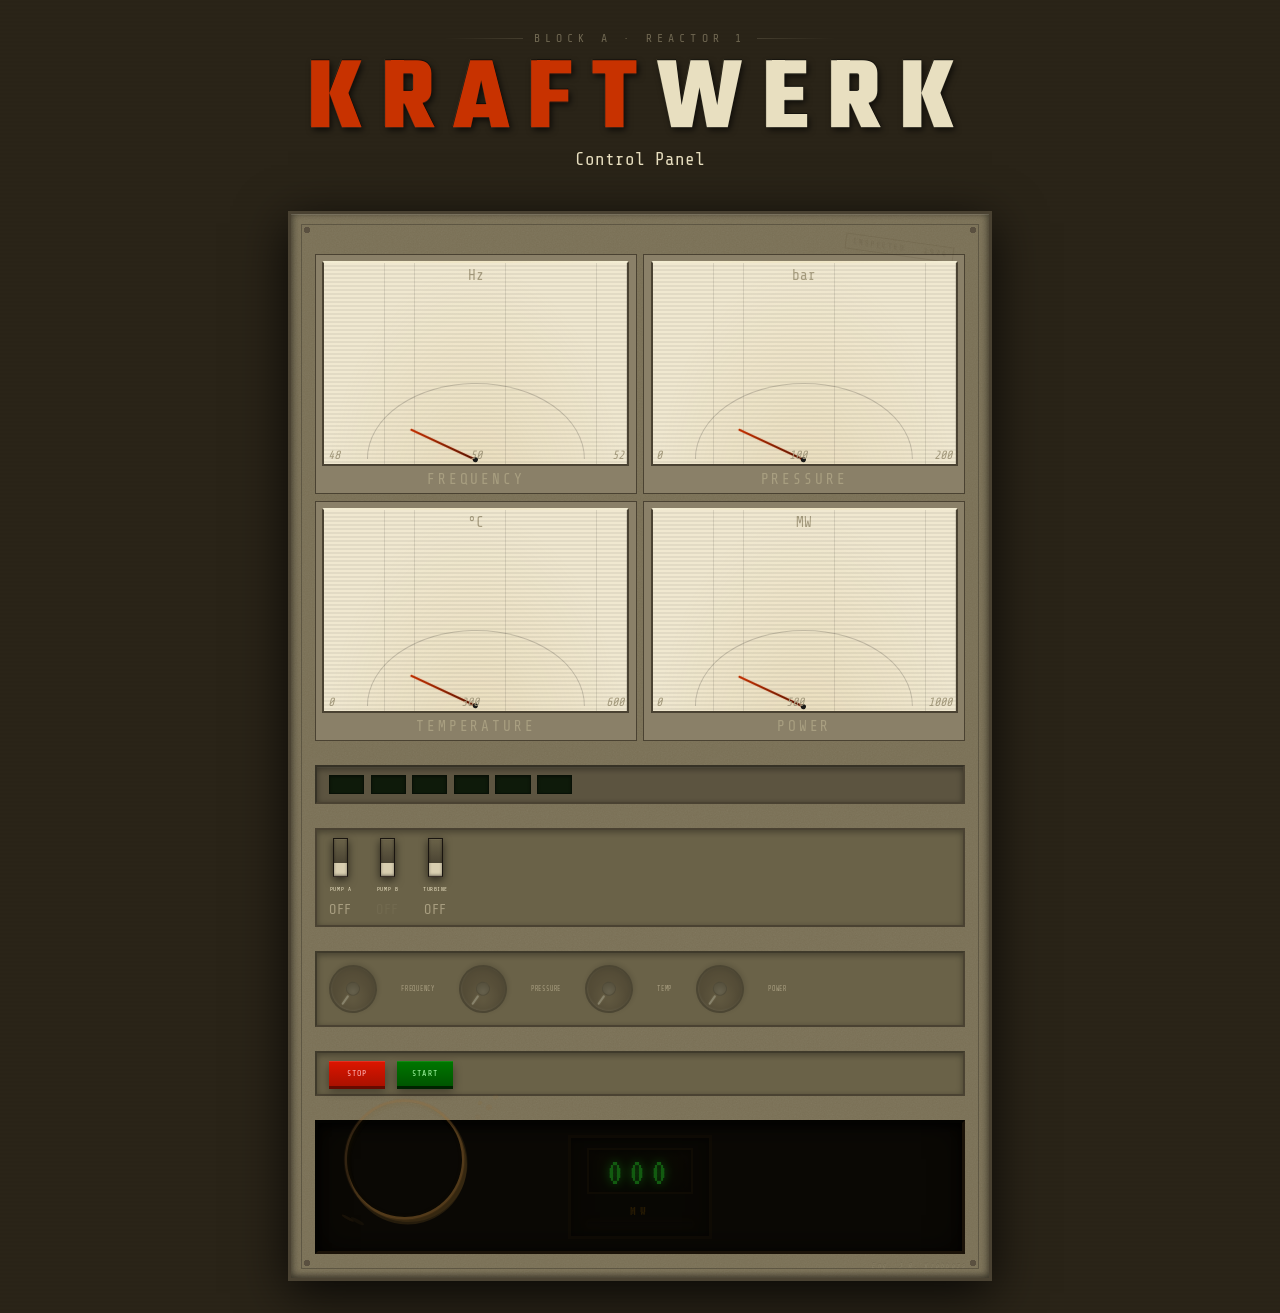
==== commit eb8b45ff: "made cofee stain bigger" ====
--- a/index.html
+++ b/index.html
@@ -118,7 +118,7 @@
             <div>
                 <span aria-hidden="true"></span>
                 <input type="range" id="knob-freq" name="knob-freq"
-                       min="-145" max="145" value="0"
+                       min="-145" max="145" value="-145"
                        aria-label="Frequency control">
             </div>
             <label for="knob-freq">Frequency</label>
@@ -126,7 +126,7 @@
             <div>
                 <span aria-hidden="true"></span>
                 <input type="range" id="knob-pressure" name="knob-pressure"
-                       min="-145" max="145" value="-40"
+                       min="-145" max="145" value="-145"
                        aria-label="Pressure control">
             </div>
             <label for="knob-pressure">Pressure</label>
@@ -134,7 +134,7 @@
             <div>
                 <span aria-hidden="true"></span>
                 <input type="range" id="knob-temp" name="knob-temp"
-                       min="-145" max="145" value="20"
+                       min="-145" max="145" value="-145"
                        aria-label="Temperature control">
             </div>
             <label for="knob-temp">Temp</label>
@@ -142,7 +142,7 @@
             <div>
                 <span aria-hidden="true"></span>
                 <input type="range" id="knob-power" name="knob-power"
-                       min="-145" max="145" value="80"
+                       min="-145" max="145" value="-145"
                        aria-label="Power control">
             </div>
             <label for="knob-power">Power</label>
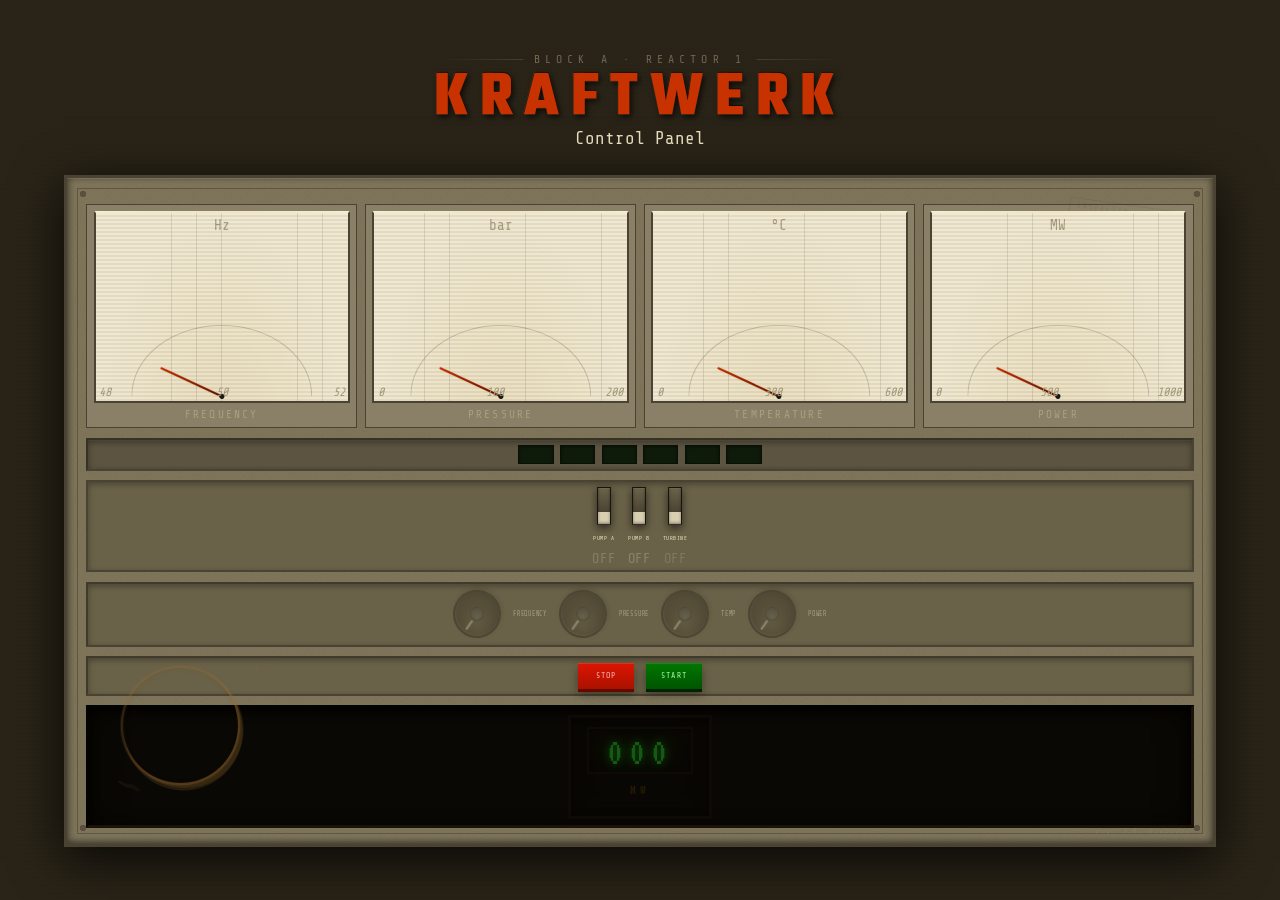
==== commit cd102cd2: "changed title to make it fancy" ====
--- a/index.html
+++ b/index.html
@@ -20,7 +20,7 @@
 
     <header>
         <p>Block A · Reactor 1</p>
-        <h1><span>KRAFT</span>WERK</h1>
+        <h1 aria-label="KRAFTWERK"><span aria-hidden="true"><span>K</span><span>R</span><span>A</span><span>F</span><span>T</span></span><span aria-hidden="true">W</span><span aria-hidden="true">E</span><span aria-hidden="true">R</span><span aria-hidden="true">K</span></h1>
         
         <!-- Easter egg 3: hover h1 for 2s → plant name fades in -->
         <p>Control Panel</p>
